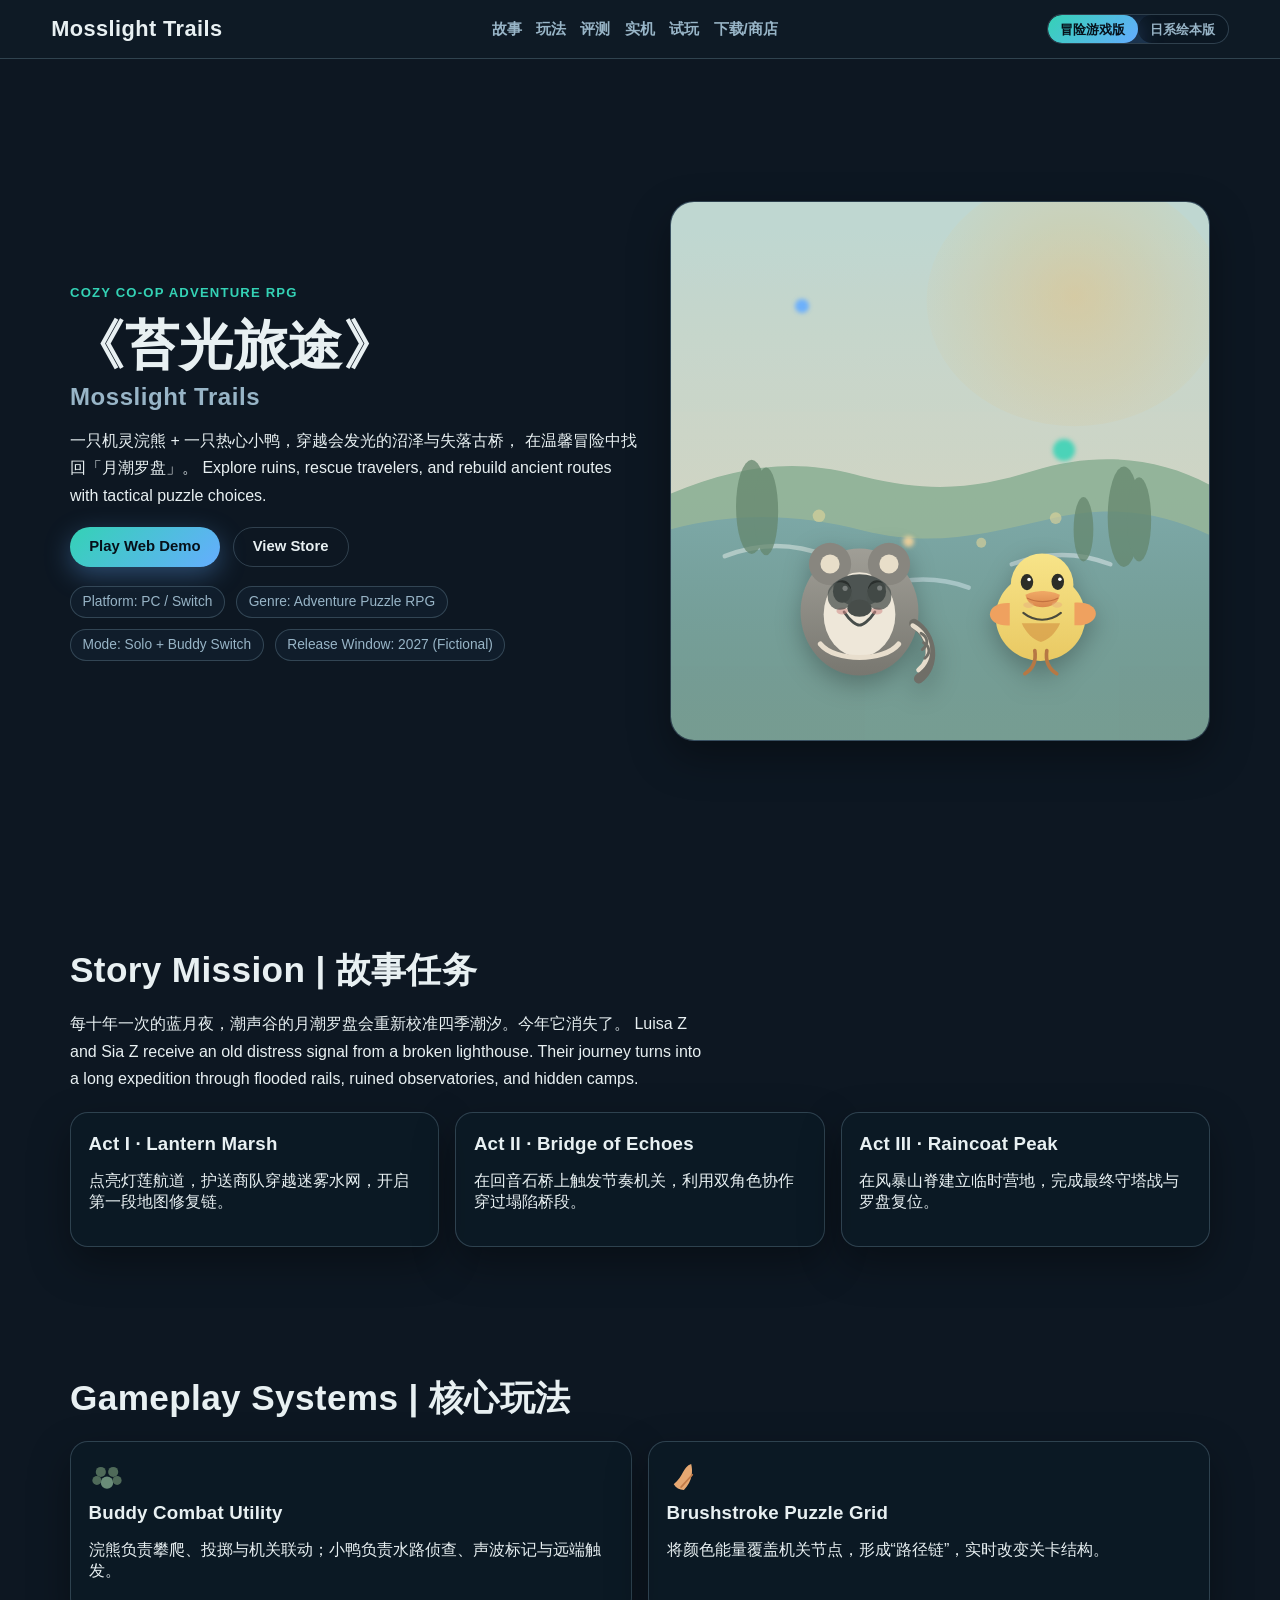
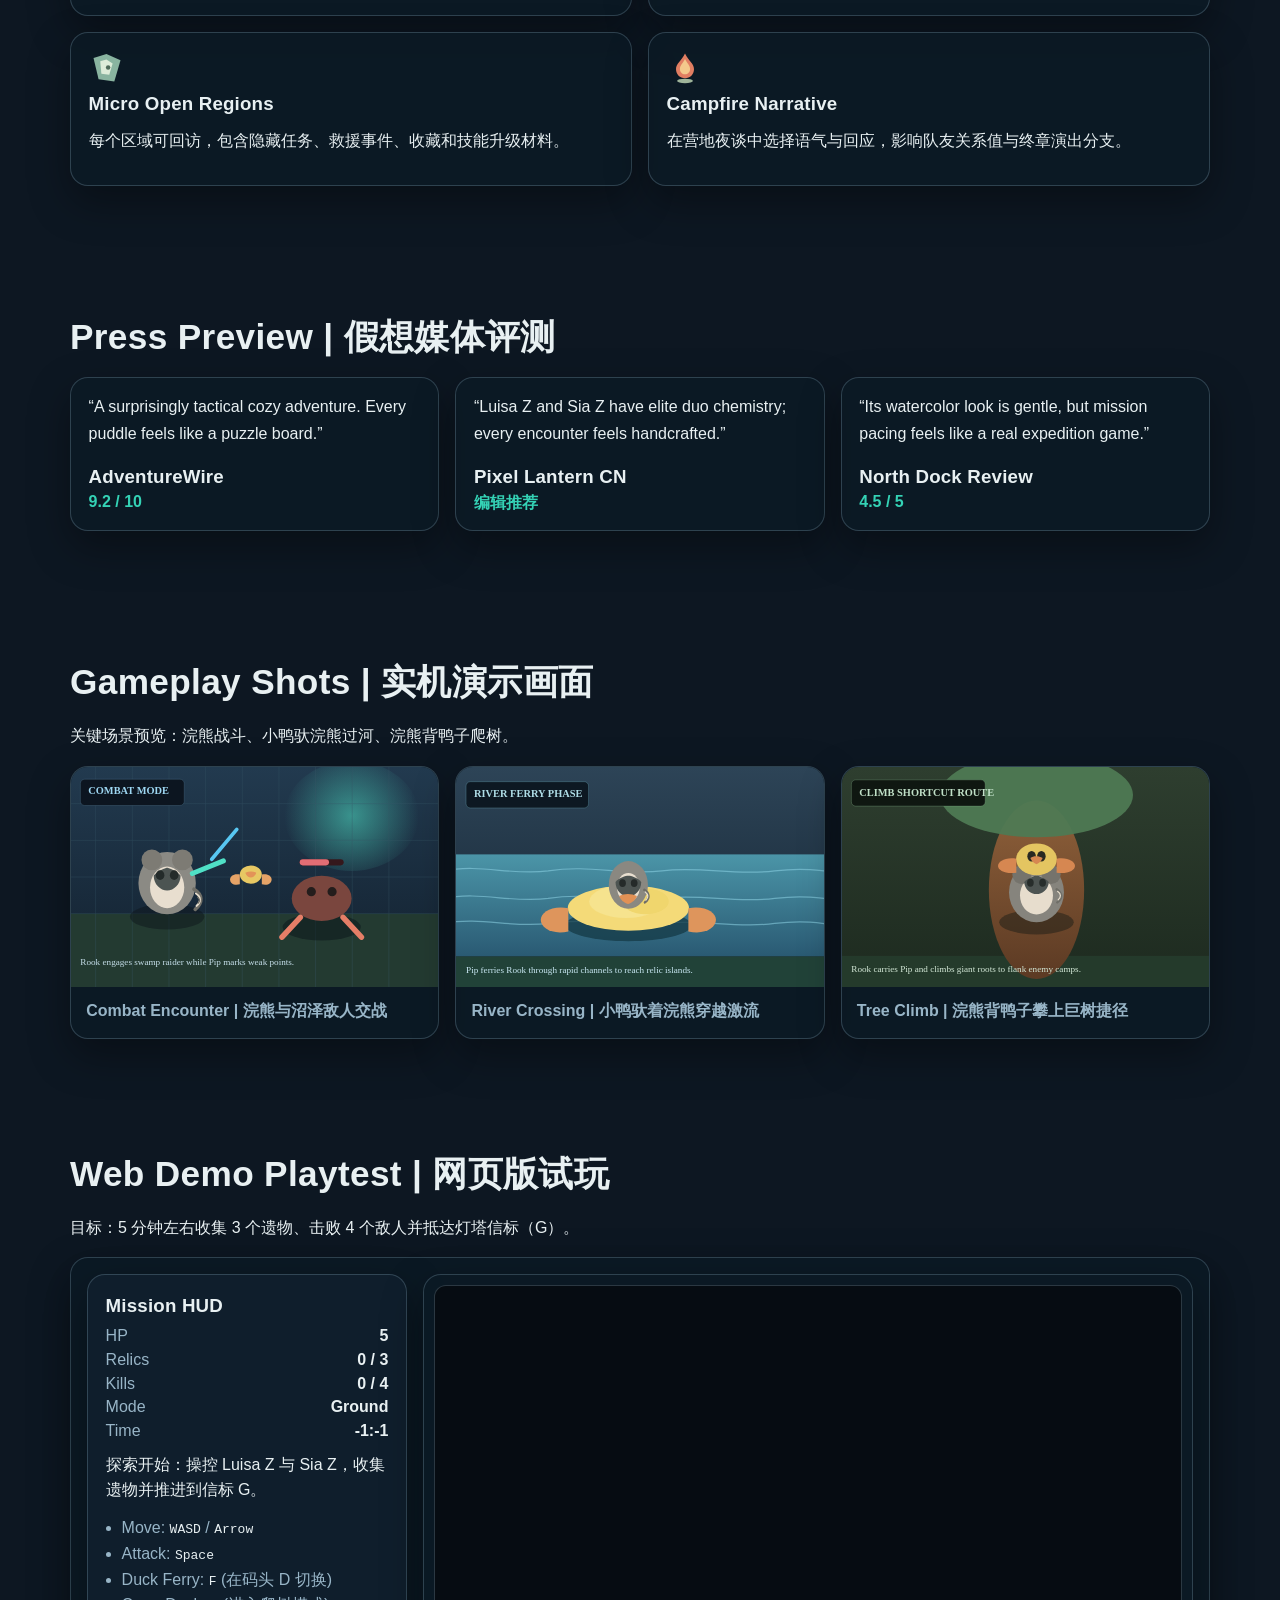
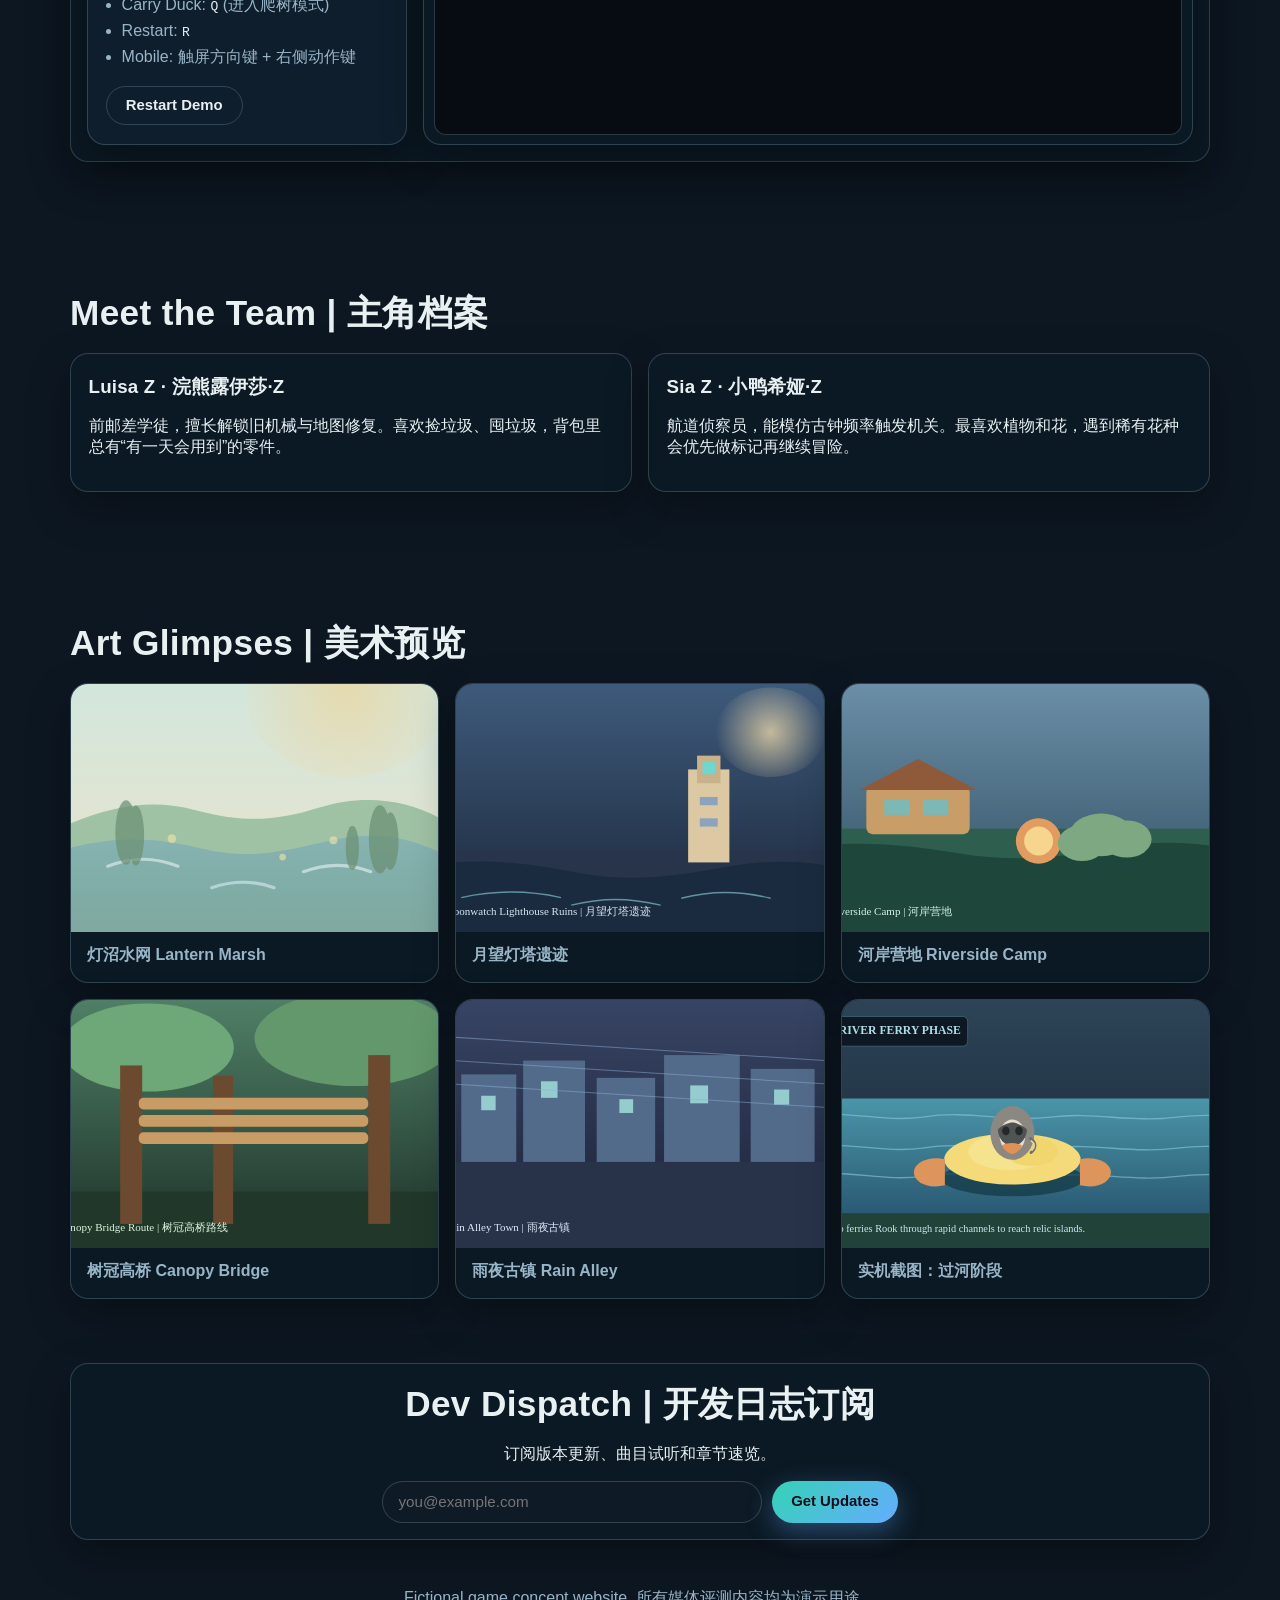
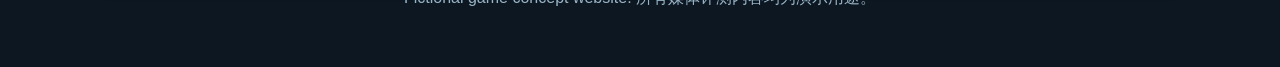
==== index.html @ e6171988 "all codes about this adventure" ====
﻿<!doctype html>
<html lang="zh-CN">
<head>
  <meta charset="UTF-8" />
  <meta name="viewport" content="width=device-width, initial-scale=1.0" />
  <title>Mosslight Trails | 苔光旅途</title>
  <meta name="description" content="Mosslight Trails: A cozy adventure game about a raccoon and a duck. 苔光旅途：浣熊与鸭子的冒险故事。" />
  <link rel="stylesheet" href="styles.css" />
</head>
<body class="theme-adventure" data-page="home">
  <div class="bg-wash" aria-hidden="true"></div>
  <header class="site-header">
    <a class="brand" href="index.html">Mosslight Trails</a>
    <nav>
      <a href="#story">故事</a>
      <a href="#features">玩法</a>
      <a href="#press">评测</a>
      <a href="#showcase">实机</a>
      <a href="#demo">试玩</a>
      <a href="store.html">下载/商店</a>
    </nav>
    <div class="theme-switch" aria-label="Theme switch">
      <button type="button" class="theme-btn is-active" data-theme="adventure">冒险游戏版</button>
      <button type="button" class="theme-btn" data-theme="storybook">日系绘本版</button>
    </div>
  </header>

  <main id="top">
    <section class="hero section">
      <div class="hero-copy reveal">
        <p class="eyebrow">Cozy Co-op Adventure RPG</p>
        <h1>《苔光旅途》<span>Mosslight Trails</span></h1>
        <p>
          一只机灵浣熊 + 一只热心小鸭，穿越会发光的沼泽与失落古桥，
          在温馨冒险中找回「月潮罗盘」。
          Explore ruins, rescue travelers, and rebuild ancient routes with tactical puzzle choices.
        </p>
        <div class="cta-row">
          <a href="#demo" class="btn">Play Web Demo</a>
          <a href="store.html#editions" class="btn ghost">View Store</a>
        </div>
        <ul class="quick-meta">
          <li>Platform: PC / Switch</li>
          <li>Genre: Adventure Puzzle RPG</li>
          <li>Mode: Solo + Buddy Switch</li>
          <li>Release Window: 2027 (Fictional)</li>
        </ul>
      </div>

      <div class="hero-art reveal">
        <img src="assets/wetland-scene.svg" alt="Wetland scene" class="scene" />
        <img src="assets/raccoon.svg" alt="Raccoon hero" class="char raccoon" />
        <img src="assets/duck.svg" alt="Duck partner" class="char duck" />
        <div class="light-orb orb-1"></div>
        <div class="light-orb orb-2"></div>
        <div class="light-orb orb-3"></div>
      </div>
    </section>

    <section id="story" class="section story reveal">
      <h2>Story Mission | 故事任务</h2>
      <p>
        每十年一次的蓝月夜，潮声谷的月潮罗盘会重新校准四季潮汐。今年它消失了。
        Luisa Z and Sia Z receive an old distress signal from a broken lighthouse.
        Their journey turns into a long expedition through flooded rails, ruined observatories, and hidden camps.
      </p>
      <div class="chapter-grid">
        <article>
          <h3>Act I · Lantern Marsh</h3>
          <p>点亮灯莲航道，护送商队穿越迷雾水网，开启第一段地图修复链。</p>
        </article>
        <article>
          <h3>Act II · Bridge of Echoes</h3>
          <p>在回音石桥上触发节奏机关，利用双角色协作穿过塌陷桥段。</p>
        </article>
        <article>
          <h3>Act III · Raincoat Peak</h3>
          <p>在风暴山脊建立临时营地，完成最终守塔战与罗盘复位。</p>
        </article>
      </div>
    </section>

    <section id="features" class="section features">
      <h2 class="reveal">Gameplay Systems | 核心玩法</h2>
      <div class="feature-grid">
        <article class="reveal">
          <img src="assets/icon-paw.svg" alt="paw icon" />
          <h3>Buddy Combat Utility</h3>
          <p>浣熊负责攀爬、投掷与机关联动；小鸭负责水路侦查、声波标记与远端触发。</p>
        </article>
        <article class="reveal">
          <img src="assets/icon-feather.svg" alt="feather icon" />
          <h3>Brushstroke Puzzle Grid</h3>
          <p>将颜色能量覆盖机关节点，形成“路径链”，实时改变关卡结构。</p>
        </article>
        <article class="reveal">
          <img src="assets/icon-map.svg" alt="map icon" />
          <h3>Micro Open Regions</h3>
          <p>每个区域可回访，包含隐藏任务、救援事件、收藏和技能升级材料。</p>
        </article>
        <article class="reveal">
          <img src="assets/icon-fire.svg" alt="fire icon" />
          <h3>Campfire Narrative</h3>
          <p>在营地夜谈中选择语气与回应，影响队友关系值与终章演出分支。</p>
        </article>
      </div>
    </section>

    <section id="press" class="section press">
      <h2 class="reveal">Press Preview | 假想媒体评测</h2>
      <div class="press-grid">
        <article class="quote-card reveal">
          <p>“A surprisingly tactical cozy adventure. Every puddle feels like a puzzle board.”</p>
          <h3>AdventureWire</h3>
          <span>9.2 / 10</span>
        </article>
        <article class="quote-card reveal">
          <p>“Luisa Z and Sia Z have elite duo chemistry; every encounter feels handcrafted.”</p>
          <h3>Pixel Lantern CN</h3>
          <span>编辑推荐</span>
        </article>
        <article class="quote-card reveal">
          <p>“Its watercolor look is gentle, but mission pacing feels like a real expedition game.”</p>
          <h3>North Dock Review</h3>
          <span>4.5 / 5</span>
        </article>
      </div>
    </section>

    <section id="showcase" class="section showcase">
      <h2 class="reveal">Gameplay Shots | 实机演示画面</h2>
      <p class="reveal">关键场景预览：浣熊战斗、小鸭驮浣熊过河、浣熊背鸭子爬树。</p>
      <div class="showcase-grid">
        <figure class="shot-card reveal">
          <img src="assets/shot-combat.svg" alt="Raccoon combat encounter" />
          <figcaption>Combat Encounter | 浣熊与沼泽敌人交战</figcaption>
        </figure>
        <figure class="shot-card reveal">
          <img src="assets/shot-ferry.svg" alt="Duck ferries raccoon across river" />
          <figcaption>River Crossing | 小鸭驮着浣熊穿越激流</figcaption>
        </figure>
        <figure class="shot-card reveal">
          <img src="assets/shot-climb.svg" alt="Raccoon carries duck and climbs tree" />
          <figcaption>Tree Climb | 浣熊背鸭子攀上巨树捷径</figcaption>
        </figure>
      </div>
    </section>

    <section id="demo" class="section web-demo">
      <h2 class="reveal">Web Demo Playtest | 网页版试玩</h2>
      <p class="reveal">目标：5 分钟左右收集 3 个遗物、击败 4 个敌人并抵达灯塔信标（G）。</p>

      <div class="demo-shell reveal">
        <aside class="demo-hud">
          <h3>Mission HUD</h3>
          <div class="demo-stats">
            <p>HP <strong id="demo-hp">5</strong></p>
            <p>Relics <strong id="demo-relics">0 / 3</strong></p>
            <p>Kills <strong id="demo-kills">0 / 4</strong></p>
            <p>Mode <strong id="demo-mode">Ground</strong></p>
            <p>Time <strong id="demo-time">00:00</strong></p>
          </div>
          <p id="demo-objective" class="demo-objective">探索开始：清理森林小怪（史莱姆/菇灵/野猪），收集遗物并抵达 G。</p>
          <ul class="demo-controls">
            <li>Move: <code>WASD</code> / <code>Arrow</code></li>
            <li>Attack: <code>Space</code></li>
            <li>Duck Ferry: <code>F</code> (在码头 D 切换)</li>
            <li>Carry Duck: <code>Q</code> (进入爬树模式)</li>
            <li>Restart: <code>R</code></li>
            <li>Mobile: 触屏方向键 + 右侧动作键</li>
          </ul>
          <button id="demo-restart" type="button" class="btn ghost">Restart Demo</button>
        </aside>

        <div class="demo-canvas-wrap">
          <canvas id="demo-canvas" width="960" height="576" aria-label="Mosslight Trails web demo"></canvas>
          <div id="demo-overlay" class="demo-overlay is-hidden" aria-live="polite"></div>
          <div id="touch-controls" class="touch-controls" aria-label="Touch controls">
            <div class="touch-pad">
              <button type="button" class="touch-btn move up" data-move="up">↑</button>
              <button type="button" class="touch-btn move left" data-move="left">←</button>
              <button type="button" class="touch-btn move right" data-move="right">→</button>
              <button type="button" class="touch-btn move down" data-move="down">↓</button>
            </div>
            <div class="touch-actions">
              <button type="button" class="touch-btn action" data-action="attack">Attack</button>
              <button type="button" class="touch-btn action" data-action="ferry">Ferry</button>
              <button type="button" class="touch-btn action" data-action="carry">Carry</button>
              <button type="button" class="touch-btn action" data-action="restart">Restart</button>
            </div>
          </div>
        </div>
      </div>
    </section>

    <section id="characters" class="section characters reveal">
      <h2>Meet the Team | 主角档案</h2>
      <div class="character-cards">
        <article>
          <h3>Luisa Z · 浣熊露伊莎·Z</h3>
          <p>前邮差学徒，擅长解锁旧机械与地图修复。喜欢捡垃圾、囤垃圾，背包里总有“有一天会用到”的零件。</p>
        </article>
        <article>
          <h3>Sia Z · 小鸭希娅·Z</h3>
          <p>航道侦察员，能模仿古钟频率触发机关。最喜欢植物和花，遇到稀有花种会优先做标记再继续冒险。</p>
        </article>
      </div>
    </section>

    <section id="gallery" class="section gallery">
      <h2 class="reveal">Art Glimpses | 美术预览</h2>
      <div class="gallery-grid">
        <figure class="card reveal"><img src="assets/wetland-scene.svg" alt="Lantern marsh" /><figcaption>灯沼水网 Lantern Marsh</figcaption></figure>
        <figure class="card reveal"><img src="assets/scene-lighthouse.svg" alt="Lighthouse ruins" /><figcaption>月望灯塔遗迹</figcaption></figure>
        <figure class="card reveal"><img src="assets/scene-rivercamp.svg" alt="Riverside camp" /><figcaption>河岸营地 Riverside Camp</figcaption></figure>
        <figure class="card reveal"><img src="assets/scene-canopy.svg" alt="Canopy bridge" /><figcaption>树冠高桥 Canopy Bridge</figcaption></figure>
        <figure class="card reveal"><img src="assets/scene-rainalley.svg" alt="Rain alley town" /><figcaption>雨夜古镇 Rain Alley</figcaption></figure>
        <figure class="card reveal"><img src="assets/shot-ferry.svg" alt="River ferry gameplay shot" /><figcaption>实机截图：过河阶段</figcaption></figure>
      </div>
    </section>

    <section class="section newsletter reveal">
      <h2>Dev Dispatch | 开发日志订阅</h2>
      <p>订阅版本更新、曲目试听和章节速览。</p>
      <form class="subscribe-form">
        <label for="email" class="sr-only">Email</label>
        <input id="email" type="email" placeholder="you@example.com" />
        <button type="submit">Get Updates</button>
      </form>
    </section>
  </main>

  <footer class="site-footer">
    <p>Fictional game concept website. 所有媒体评测内容均为演示用途。</p>
  </footer>

  <script src="script.js"></script>
  <script src="demo-game.js"></script>
</body>
</html>
---- styles.css ----
﻿:root {
  --font-ui: "Microsoft YaHei", "PingFang SC", "Noto Sans CJK SC", "Source Han Sans SC", "Segoe UI", sans-serif;
  --font-title: "Microsoft YaHei UI", "PingFang SC", "Source Han Sans SC", sans-serif;
  --ink: #e8f0f2;
  --paper: #0d1722;
  --surface: rgba(15, 27, 39, 0.82);
  --surface-soft: rgba(19, 34, 49, 0.66);
  --card: rgba(12, 26, 37, 0.82);
  --line: rgba(153, 189, 206, 0.25);
  --accent: #34d2b5;
  --accent-2: #65adff;
  --glow: rgba(101, 173, 255, 0.35);
  --muted: #98b5c7;
  --btn-text: #061019;
  --shadow: 0 16px 40px rgba(0, 0, 0, 0.35);
}

body.theme-storybook {
  --font-ui: "Hiragino Sans GB", "Yu Gothic UI", "PingFang SC", sans-serif;
  --font-title: "Hiragino Mincho ProN", "Yu Mincho", "Source Han Serif SC", serif;
  --ink: #2f302f;
  --paper: #efe7d9;
  --surface: rgba(255, 251, 243, 0.74);
  --surface-soft: rgba(245, 236, 222, 0.62);
  --card: rgba(255, 248, 238, 0.86);
  --line: rgba(99, 94, 79, 0.25);
  --accent: #da7848;
  --accent-2: #72988a;
  --glow: rgba(218, 120, 72, 0.25);
  --muted: #6e6a60;
  --btn-text: #fff8f1;
  --shadow: 0 14px 32px rgba(88, 70, 45, 0.2);
}

* {
  box-sizing: border-box;
}

html,
body {
  margin: 0;
  padding: 0;
  min-height: 100%;
  background: var(--paper);
  color: var(--ink);
  font-family: var(--font-ui);
  scroll-behavior: smooth;
}

body {
  position: relative;
  overflow-x: hidden;
  transition: background 0.4s ease, color 0.3s ease;
}

.bg-wash {
  position: fixed;
  inset: -15vmax;
  z-index: -2;
  background:
    radial-gradient(44vmax 30vmax at 15% 18%, rgba(49, 102, 141, 0.42), transparent 66%),
    radial-gradient(40vmax 28vmax at 88% 21%, rgba(45, 130, 116, 0.34), transparent 66%),
    radial-gradient(34vmax 28vmax at 60% 86%, rgba(33, 68, 103, 0.55), transparent 69%),
    linear-gradient(180deg, #122435 0%, #08131f 100%);
}

body.theme-storybook .bg-wash {
  background:
    radial-gradient(44vmax 30vmax at 15% 18%, rgba(196, 160, 115, 0.26), transparent 66%),
    radial-gradient(40vmax 28vmax at 88% 21%, rgba(161, 179, 156, 0.24), transparent 66%),
    radial-gradient(34vmax 28vmax at 60% 86%, rgba(184, 134, 106, 0.22), transparent 69%),
    linear-gradient(180deg, #f2e9db 0%, #e8dcc8 100%);
}

.bg-wash::after {
  content: "";
  position: absolute;
  inset: 0;
  opacity: 0.22;
  background-image: radial-gradient(circle at 1px 1px, rgba(177, 201, 217, 0.6) 1px, transparent 0);
  background-size: 16px 16px;
}

body.theme-storybook .bg-wash::after {
  opacity: 0.18;
  background-image: radial-gradient(circle at 1px 1px, rgba(135, 117, 96, 0.45) 1px, transparent 0);
}

.site-header {
  position: sticky;
  top: 0;
  z-index: 8;
  display: flex;
  align-items: center;
  justify-content: space-between;
  gap: 1rem;
  padding: 0.9rem 4vw;
  background: var(--surface);
  border-bottom: 1px solid var(--line);
  backdrop-filter: blur(10px);
}

.brand {
  color: var(--ink);
  text-decoration: none;
  font-family: var(--font-title);
  font-size: 1.36rem;
  font-weight: 700;
  letter-spacing: 0.02em;
}

.site-header nav {
  display: flex;
  flex-wrap: wrap;
  gap: 0.9rem;
}

.site-header nav a {
  color: var(--muted);
  text-decoration: none;
  font-weight: 700;
  font-size: 0.95rem;
}

.site-header nav a:hover {
  color: var(--ink);
}

.theme-switch {
  display: flex;
  border: 1px solid var(--line);
  border-radius: 999px;
  overflow: hidden;
  background: rgba(9, 20, 31, 0.28);
}

body.theme-storybook .theme-switch {
  background: rgba(255, 248, 237, 0.75);
}

.theme-btn {
  border: 0;
  background: transparent;
  color: var(--muted);
  padding: 0.45rem 0.78rem;
  font: 700 0.82rem/1 var(--font-ui);
  cursor: pointer;
}

.theme-btn.is-active {
  background: linear-gradient(135deg, var(--accent), var(--accent-2));
  color: var(--btn-text);
}

.section {
  width: min(1140px, 92vw);
  margin: 0 auto;
  padding: 4rem 0;
}

.page-intro {
  padding-top: 5rem;
}

.hero {
  min-height: calc(100vh - 76px);
  display: grid;
  grid-template-columns: 1.05fr 1fr;
  gap: 2rem;
  align-items: center;
}

.eyebrow {
  margin: 0 0 0.7rem;
  color: var(--accent);
  font-weight: 800;
  letter-spacing: 0.09em;
  text-transform: uppercase;
  font-size: 0.82rem;
}

h1,
h2,
h3 {
  font-family: var(--font-title);
  letter-spacing: 0.01em;
}

h1 {
  margin: 0;
  font-size: clamp(2rem, 5vw, 3.4rem);
  line-height: 1.12;
}

h1 span {
  display: block;
  margin-top: 0.45rem;
  color: var(--muted);
  font-size: clamp(1rem, 2.2vw, 1.5rem);
}

h2 {
  margin: 0 0 1rem;
  font-size: clamp(1.5rem, 3.2vw, 2.2rem);
}

.hero-copy p,
.story > p,
.page-intro > p,
.showcase > p,
.web-demo > p {
  line-height: 1.72;
  max-width: 72ch;
}

.cta-row {
  display: flex;
  flex-wrap: wrap;
  gap: 0.8rem;
  margin-top: 1.1rem;
}

.btn,
button,
.newsletter button {
  border: 0;
  border-radius: 999px;
  padding: 0.72rem 1.2rem;
  background: linear-gradient(135deg, var(--accent), var(--accent-2));
  color: var(--btn-text);
  box-shadow: 0 8px 26px var(--glow);
  text-decoration: none;
  font: 800 0.93rem/1 var(--font-ui);
  cursor: pointer;
  display: inline-flex;
  align-items: center;
  justify-content: center;
}

.btn.ghost,
button.ghost {
  background: transparent;
  color: var(--ink);
  border: 1px solid var(--line);
  box-shadow: none;
}

.quick-meta {
  margin: 1.2rem 0 0;
  padding: 0;
  list-style: none;
  display: flex;
  gap: 0.7rem;
  flex-wrap: wrap;
}

.quick-meta li {
  padding: 0.46rem 0.72rem;
  border: 1px solid var(--line);
  background: var(--surface-soft);
  border-radius: 999px;
  color: var(--muted);
  font-size: 0.86rem;
}

.hero-art {
  position: relative;
  aspect-ratio: 1 / 1;
  border-radius: 24px;
  overflow: hidden;
  border: 1px solid var(--line);
  background: linear-gradient(180deg, rgba(31, 54, 72, 0.72), rgba(8, 21, 34, 0.82));
  box-shadow: var(--shadow);
  will-change: transform;
}

body.theme-storybook .hero-art {
  background: linear-gradient(180deg, rgba(221, 200, 175, 0.55), rgba(197, 172, 142, 0.48));
}

.scene {
  position: absolute;
  inset: 0;
  width: 100%;
  height: 100%;
  object-fit: cover;
  opacity: 0.92;
}

.char {
  position: absolute;
  z-index: 2;
  width: 38%;
  filter: drop-shadow(0 9px 12px rgba(0, 0, 0, 0.26));
}

.raccoon {
  left: 16%;
  bottom: 7%;
  animation: sway 4s ease-in-out infinite;
}

.duck {
  right: 16%;
  bottom: 10%;
  width: 31%;
  animation: bob 3.4s ease-in-out infinite;
}

.light-orb {
  position: absolute;
  border-radius: 50%;
  filter: blur(2px);
  animation: drift 5s ease-in-out infinite;
}

.orb-1 {
  width: 14px;
  height: 14px;
  top: 18%;
  left: 23%;
  background: rgba(101, 173, 255, 0.92);
}

.orb-2 {
  width: 22px;
  height: 22px;
  top: 44%;
  right: 25%;
  background: rgba(52, 210, 181, 0.85);
  animation-delay: -1.6s;
}

.orb-3 {
  width: 11px;
  height: 11px;
  top: 62%;
  left: 43%;
  background: rgba(255, 216, 156, 0.86);
  animation-delay: -0.8s;
}

.chapter-grid,
.feature-grid,
.character-cards,
.gallery-grid,
.press-grid,
.store-grid,
.requirements-grid,
.showcase-grid {
  display: grid;
  gap: 1rem;
}

.chapter-grid {
  grid-template-columns: repeat(3, minmax(0, 1fr));
  margin-top: 1.2rem;
}

.feature-grid {
  grid-template-columns: repeat(2, minmax(0, 1fr));
  margin-top: 1.2rem;
}

.press-grid {
  grid-template-columns: repeat(3, minmax(0, 1fr));
}

.showcase-grid {
  grid-template-columns: repeat(3, minmax(0, 1fr));
  margin-top: 1rem;
}

.character-cards {
  grid-template-columns: repeat(2, minmax(0, 1fr));
}

.gallery-grid {
  grid-template-columns: repeat(3, minmax(0, 1fr));
}

.store-grid,
.requirements-grid {
  grid-template-columns: repeat(3, minmax(0, 1fr));
}

.requirements-grid {
  grid-template-columns: repeat(2, minmax(0, 1fr));
}

.chapter-grid article,
.feature-grid article,
.character-cards article,
.newsletter,
.gallery .card,
.quote-card,
.store-card,
.requirements-grid article,
.shot-card,
.demo-shell,
.demo-hud,
.demo-canvas-wrap {
  background: var(--card);
  border: 1px solid var(--line);
  border-radius: 18px;
  box-shadow: var(--shadow);
}

.chapter-grid article,
.feature-grid article,
.character-cards article,
.newsletter,
.quote-card,
.store-card,
.requirements-grid article,
.demo-hud {
  padding: 1.05rem 1.1rem;
}

.feature-grid article img {
  width: 36px;
  height: 36px;
}

.feature-grid h3,
.chapter-grid h3,
.character-cards h3,
.store-card h3,
.requirements-grid h3,
.demo-hud h3 {
  margin-top: 0.2rem;
  margin-bottom: 0.65rem;
}

.quote-card p {
  margin-top: 0;
  line-height: 1.65;
  font-size: 1rem;
}

.quote-card h3 {
  margin-bottom: 0.3rem;
}

.quote-card span {
  color: var(--accent);
  font-weight: 700;
}

.shot-card {
  margin: 0;
  overflow: hidden;
  padding: 0;
}

.shot-card img {
  width: 100%;
  height: 220px;
  object-fit: cover;
  display: block;
}

.shot-card figcaption {
  padding: 0.85rem 0.95rem 1rem;
  color: var(--muted);
  font-weight: 700;
}

.web-demo {
  padding-top: 3rem;
}

.demo-shell {
  margin-top: 1rem;
  padding: 1rem;
  display: grid;
  grid-template-columns: minmax(260px, 320px) 1fr;
  gap: 1rem;
}

.demo-hud {
  background: var(--surface-soft);
}

.demo-stats {
  display: grid;
  grid-template-columns: 1fr;
  gap: 0.35rem;
  margin: 0.6rem 0;
}

.demo-stats p {
  margin: 0;
  display: flex;
  justify-content: space-between;
  gap: 1rem;
  color: var(--muted);
}

.demo-stats strong {
  color: var(--ink);
}

.demo-objective {
  min-height: 3.1rem;
  margin: 0.75rem 0;
  color: var(--ink);
  line-height: 1.6;
}

.demo-controls {
  margin: 0.5rem 0 1rem;
  padding-left: 1rem;
  color: var(--muted);
  line-height: 1.6;
}

.demo-controls code {
  color: var(--ink);
}

.demo-canvas-wrap {
  position: relative;
  padding: 0.6rem;
  overflow: hidden;
  touch-action: none;
}

#demo-canvas {
  display: block;
  width: 100%;
  border-radius: 12px;
  border: 1px solid var(--line);
  background: #060c12;
  image-rendering: pixelated;
  touch-action: none;
}

.demo-overlay {
  position: absolute;
  inset: 0.6rem;
  display: grid;
  place-items: center;
  text-align: center;
  padding: 2rem;
  color: #ffffff;
  font: 700 1.3rem/1.5 var(--font-ui);
  background: rgba(5, 10, 16, 0.62);
  border-radius: 12px;
}

.demo-overlay.is-hidden {
  display: none;
}
.touch-controls {
  display: none;
  position: absolute;
  inset: auto 0.95rem 0.95rem 0.95rem;
  pointer-events: none;
  justify-content: space-between;
  align-items: end;
  gap: 0.8rem;
}

.touch-pad,
.touch-actions {
  pointer-events: auto;
}

.touch-pad {
  display: grid;
  grid-template-columns: repeat(3, 52px);
  grid-template-rows: repeat(3, 52px);
  gap: 0.35rem;
}

.touch-btn {
  border: 1px solid rgba(255, 255, 255, 0.28);
  border-radius: 12px;
  background: rgba(8, 17, 28, 0.8);
  color: #eaf6ff;
  font: 700 0.9rem/1 var(--font-ui);
  min-height: 44px;
}

.touch-btn.active {
  background: rgba(52, 210, 181, 0.82);
  color: #08221d;
}

.touch-btn.move.up { grid-column: 2; grid-row: 1; }
.touch-btn.move.left { grid-column: 1; grid-row: 2; }
.touch-btn.move.right { grid-column: 3; grid-row: 2; }
.touch-btn.move.down { grid-column: 2; grid-row: 3; }

.touch-actions {
  display: grid;
  grid-template-columns: repeat(2, minmax(82px, 1fr));
  gap: 0.4rem;
  width: min(210px, 46vw);
}

.gallery .card {
  margin: 0;
  padding: 0;
  overflow: hidden;
}

.gallery .card img {
  width: 100%;
  height: 248px;
  object-fit: cover;
  display: block;
}

.gallery figcaption {
  padding: 0.8rem 1rem 1rem;
  font-weight: 700;
  color: var(--muted);
}

.newsletter {
  text-align: center;
}

.newsletter form {
  margin-top: 1rem;
  display: flex;
  justify-content: center;
  gap: 0.62rem;
  flex-wrap: wrap;
}

.newsletter input {
  min-width: min(380px, 80vw);
  border: 1px solid var(--line);
  background: var(--surface);
  border-radius: 999px;
  color: var(--ink);
  padding: 0.72rem 0.96rem;
  font: 500 0.95rem/1 var(--font-ui);
}

.store-block {
  padding-top: 2.3rem;
}

.store-card {
  display: flex;
  flex-direction: column;
  gap: 0.65rem;
}

.store-card .price {
  margin: 0;
  font-size: 1.55rem;
  color: var(--accent);
  font-weight: 800;
}

.store-card ul {
  margin: 0;
  padding-left: 1.1rem;
  line-height: 1.65;
  color: var(--muted);
  flex: 1;
}

.store-card.highlight {
  border-color: rgba(52, 210, 181, 0.7);
  transform: translateY(-4px);
}

body.theme-storybook .store-card.highlight {
  border-color: rgba(218, 120, 72, 0.7);
}

.site-footer {
  text-align: center;
  padding: 2rem 0 2.6rem;
  color: var(--muted);
}

.sr-only {
  position: absolute;
  width: 1px;
  height: 1px;
  padding: 0;
  margin: -1px;
  overflow: hidden;
  clip: rect(0, 0, 0, 0);
  white-space: nowrap;
  border: 0;
}

.reveal {
  opacity: 0;
  transform: translateY(22px);
  transition: opacity 0.8s ease, transform 0.8s ease;
}

.reveal.visible {
  opacity: 1;
  transform: translateY(0);
}

@keyframes sway {
  0%,
  100% { transform: rotate(-1deg) translateY(0); }
  50% { transform: rotate(0.8deg) translateY(-3px); }
}

@keyframes bob {
  0%,
  100% { transform: translateY(0); }
  50% { transform: translateY(-6px); }
}

@keyframes drift {
  0%,
  100% { transform: translate(0, 0); opacity: 0.9; }
  50% { transform: translate(5px, -12px); opacity: 0.38; }
}


@media (hover: none), (pointer: coarse) {
  .touch-controls {
    display: flex;
  }

  .demo-canvas-wrap {
    padding-bottom: 8.2rem;
  }
}
@media (max-width: 1080px) {
  .site-header {
    gap: 0.7rem;
    flex-wrap: wrap;
    justify-content: center;
  }

  .hero {
    grid-template-columns: 1fr;
    min-height: auto;
    padding-top: 1.8rem;
  }

  .hero-art {
    order: -1;
    max-width: 600px;
    margin: 0 auto;
  }

  .demo-shell {
    grid-template-columns: 1fr;
  }

  .chapter-grid,
  .feature-grid,
  .press-grid,
  .character-cards,
  .gallery-grid,
  .showcase-grid,
  .store-grid,
  .requirements-grid {
    grid-template-columns: 1fr;
  }
}

@media (max-width: 620px) {
  .theme-switch {
    width: 100%;
  }

  .theme-btn {
    flex: 1;
    padding: 0.52rem 0.45rem;
  }

  .newsletter input {
    min-width: 100%;
  }
}
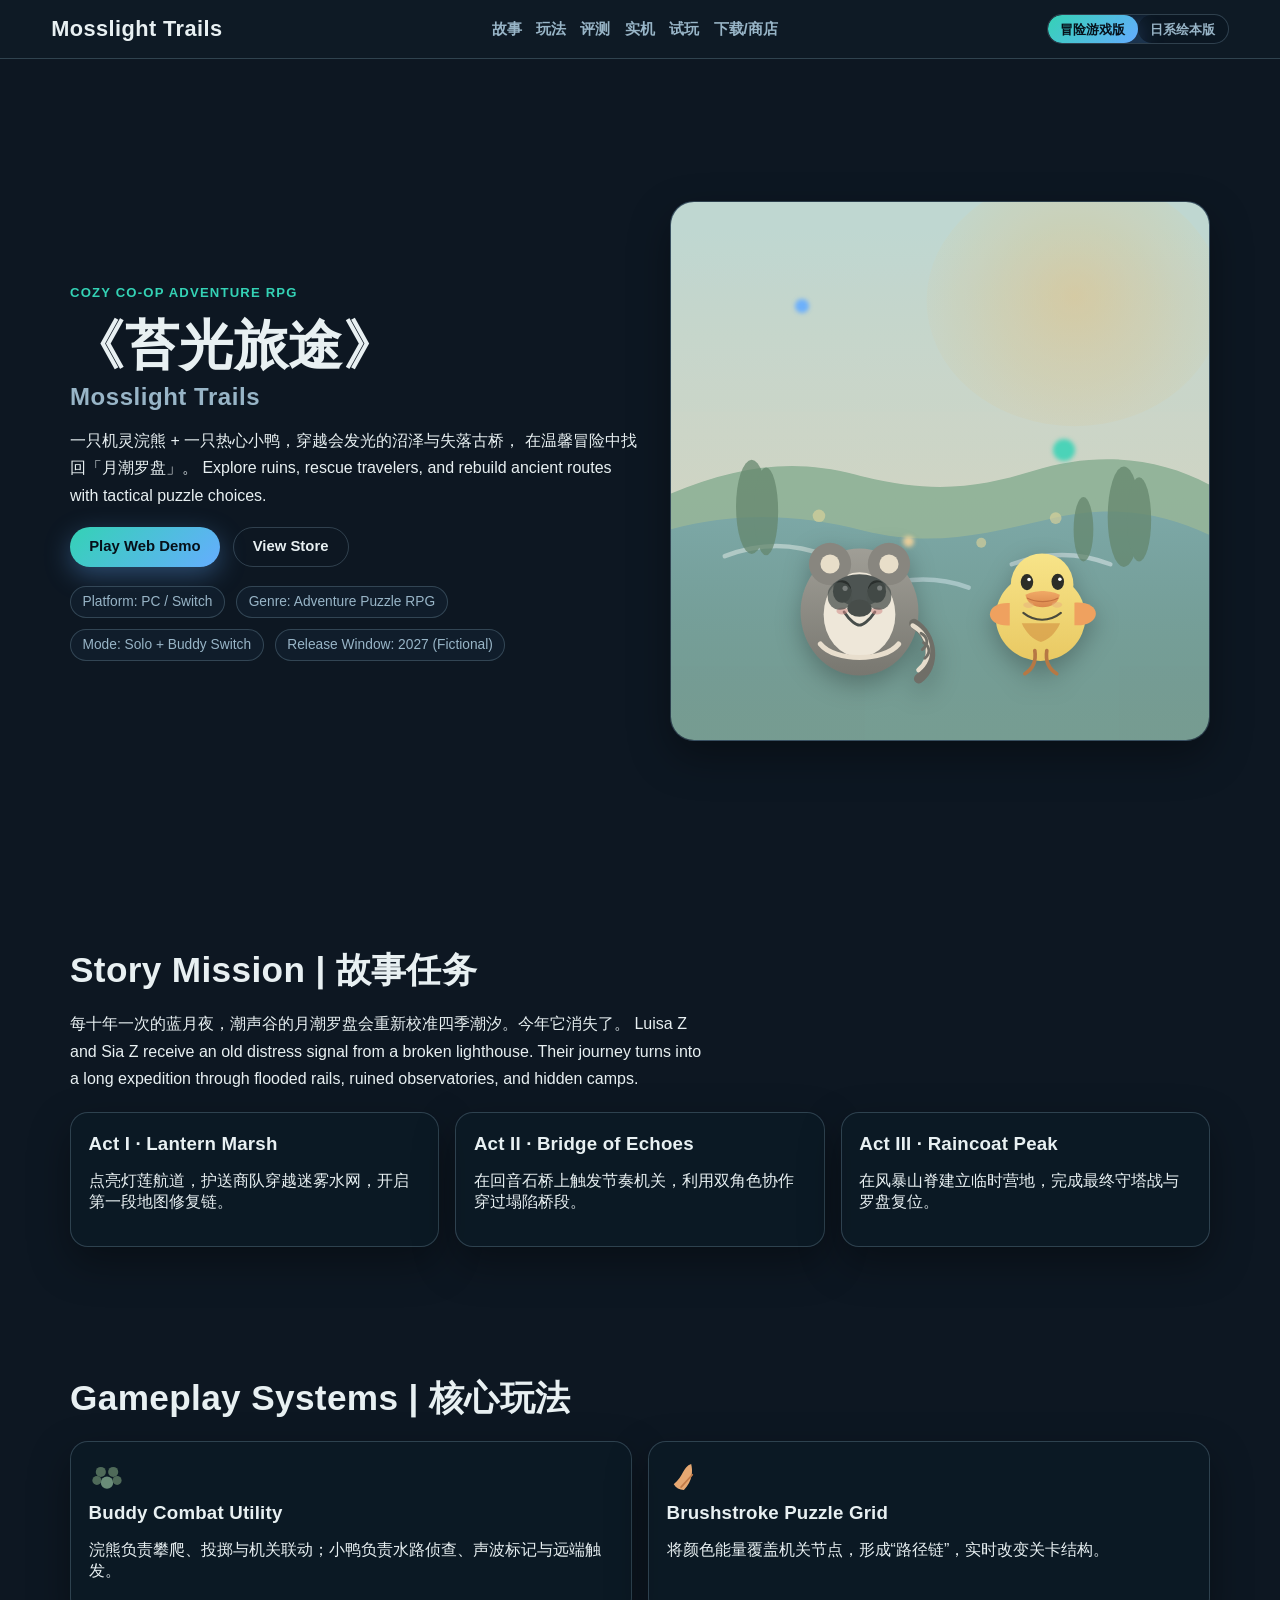
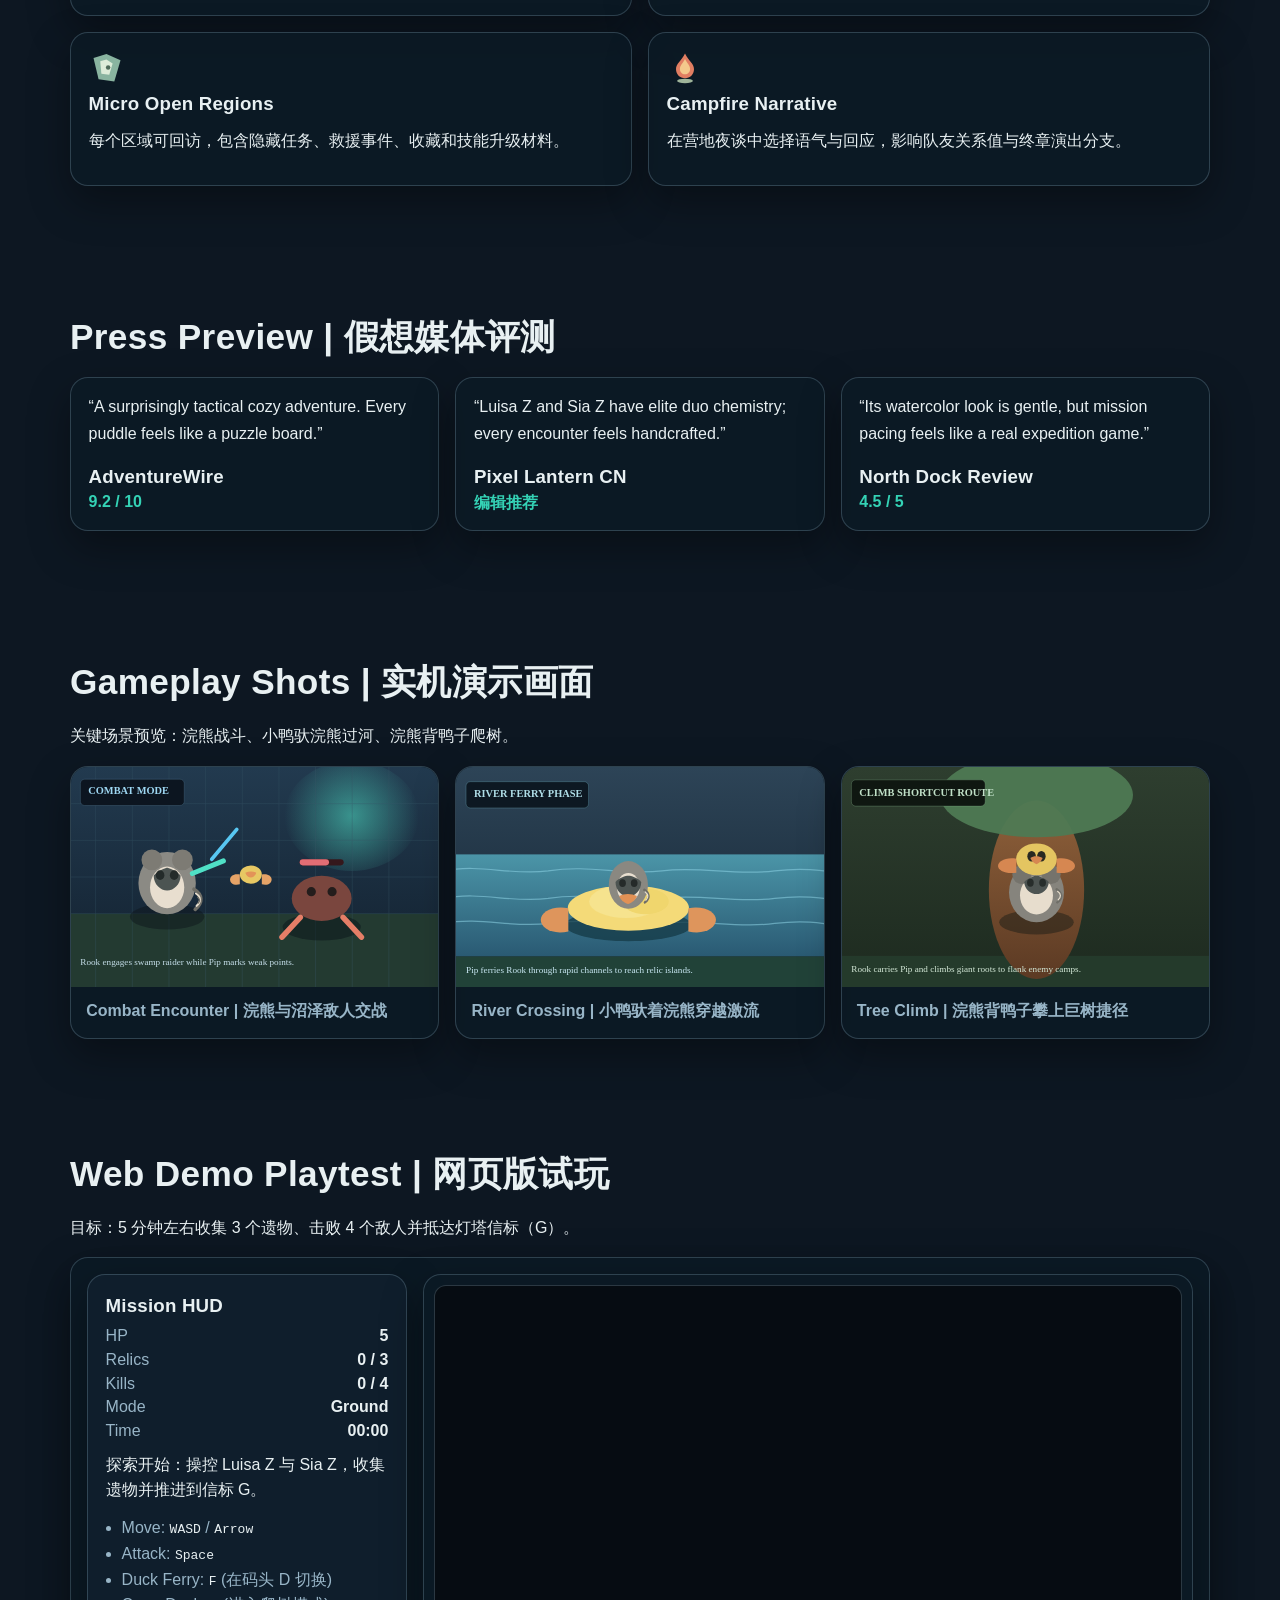
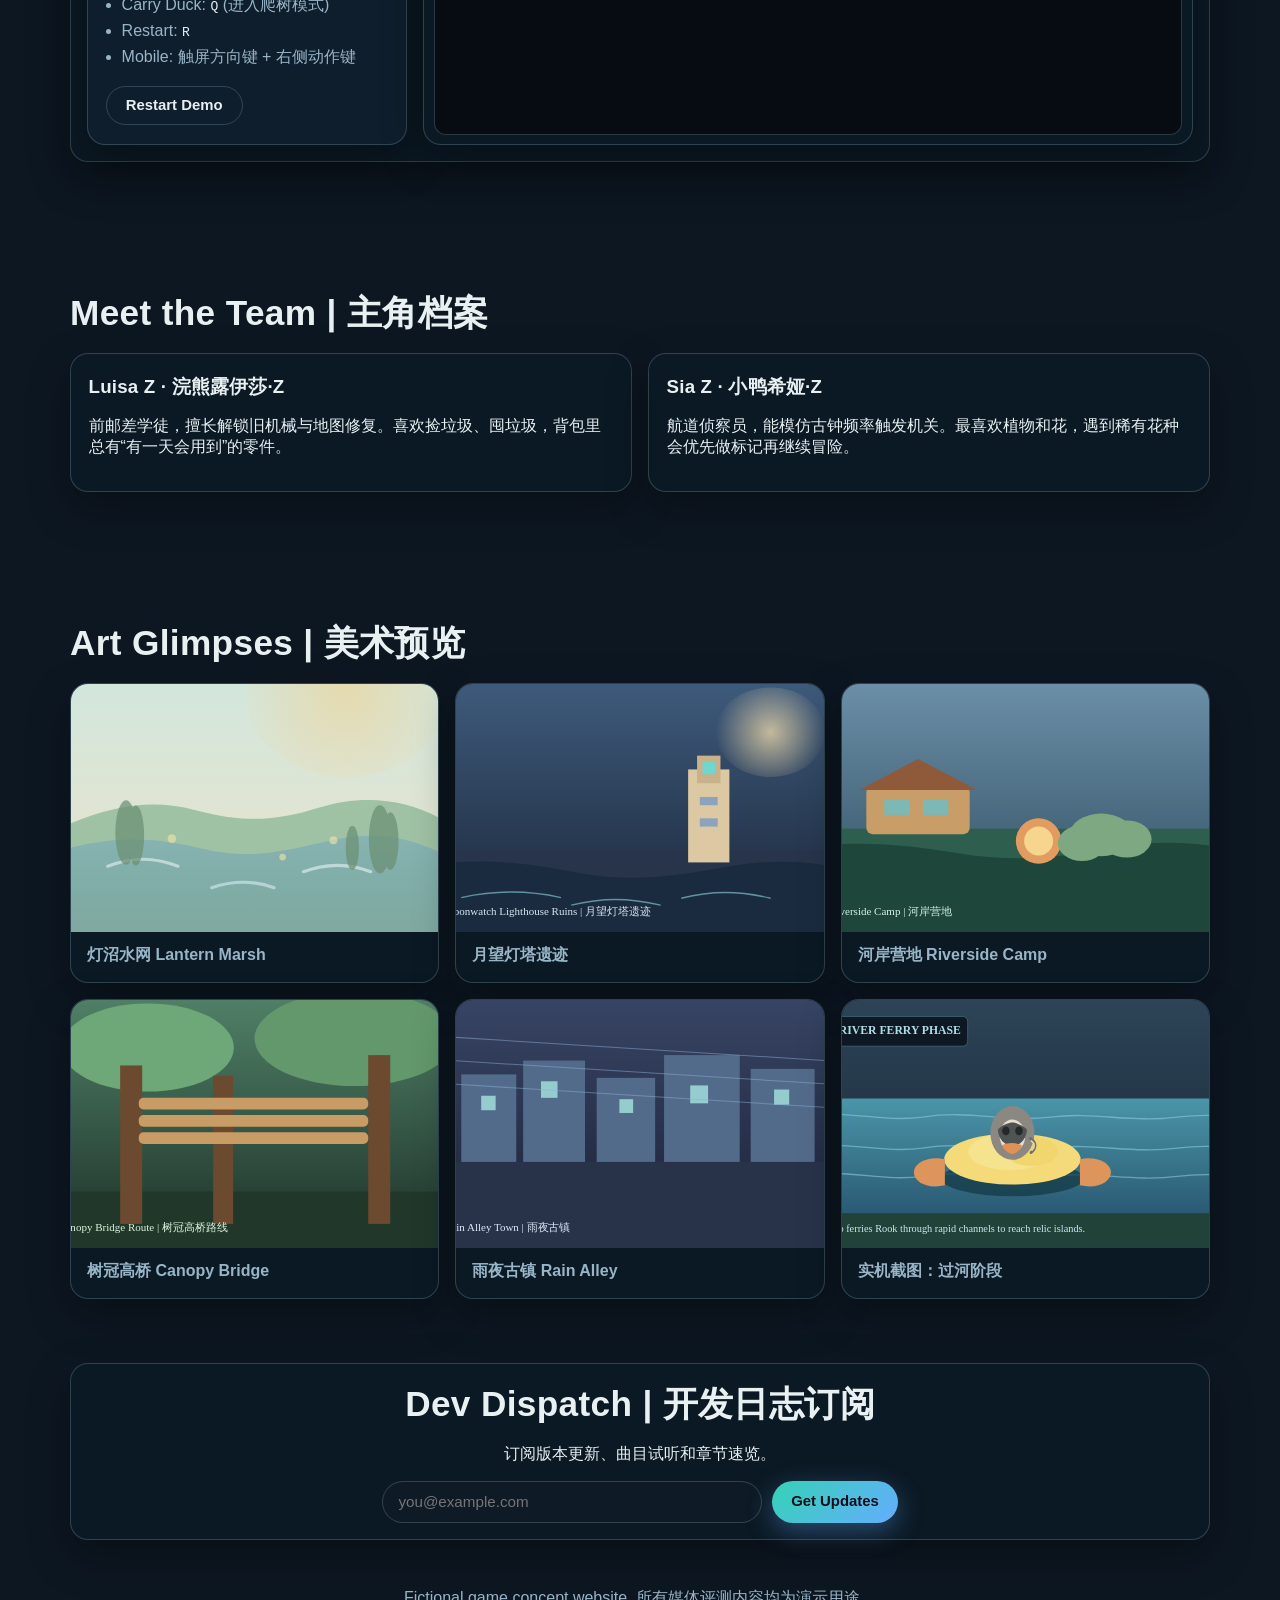
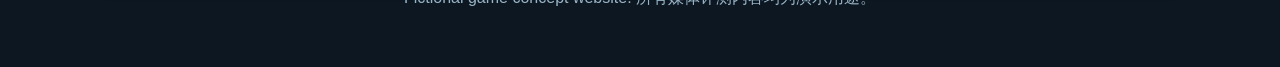
==== commit c268135c: "Update index.html" ====
--- a/index.html
+++ b/index.html
@@ -1,247 +1,247 @@
-﻿<!doctype html>
-<html lang="zh-CN">
-<head>
-  <meta charset="UTF-8" />
-  <meta name="viewport" content="width=device-width, initial-scale=1.0" />
-  <title>Mosslight Trails | 苔光旅途</title>
-  <meta name="description" content="Mosslight Trails: A cozy adventure game about a raccoon and a duck. 苔光旅途：浣熊与鸭子的冒险故事。" />
-  <link rel="stylesheet" href="styles.css" />
-</head>
-<body class="theme-adventure" data-page="home">
-  <div class="bg-wash" aria-hidden="true"></div>
-  <header class="site-header">
-    <a class="brand" href="index.html">Mosslight Trails</a>
-    <nav>
-      <a href="#story">故事</a>
-      <a href="#features">玩法</a>
-      <a href="#press">评测</a>
-      <a href="#showcase">实机</a>
-      <a href="#demo">试玩</a>
-      <a href="store.html">下载/商店</a>
-    </nav>
-    <div class="theme-switch" aria-label="Theme switch">
-      <button type="button" class="theme-btn is-active" data-theme="adventure">冒险游戏版</button>
-      <button type="button" class="theme-btn" data-theme="storybook">日系绘本版</button>
-    </div>
-  </header>
-
-  <main id="top">
-    <section class="hero section">
-      <div class="hero-copy reveal">
-        <p class="eyebrow">Cozy Co-op Adventure RPG</p>
-        <h1>《苔光旅途》<span>Mosslight Trails</span></h1>
-        <p>
-          一只机灵浣熊 + 一只热心小鸭，穿越会发光的沼泽与失落古桥，
-          在温馨冒险中找回「月潮罗盘」。
-          Explore ruins, rescue travelers, and rebuild ancient routes with tactical puzzle choices.
-        </p>
-        <div class="cta-row">
-          <a href="#demo" class="btn">Play Web Demo</a>
-          <a href="store.html#editions" class="btn ghost">View Store</a>
-        </div>
-        <ul class="quick-meta">
-          <li>Platform: PC / Switch</li>
-          <li>Genre: Adventure Puzzle RPG</li>
-          <li>Mode: Solo + Buddy Switch</li>
-          <li>Release Window: 2027 (Fictional)</li>
-        </ul>
-      </div>
-
-      <div class="hero-art reveal">
-        <img src="assets/wetland-scene.svg" alt="Wetland scene" class="scene" />
-        <img src="assets/raccoon.svg" alt="Raccoon hero" class="char raccoon" />
-        <img src="assets/duck.svg" alt="Duck partner" class="char duck" />
-        <div class="light-orb orb-1"></div>
-        <div class="light-orb orb-2"></div>
-        <div class="light-orb orb-3"></div>
-      </div>
-    </section>
-
-    <section id="story" class="section story reveal">
-      <h2>Story Mission | 故事任务</h2>
-      <p>
-        每十年一次的蓝月夜，潮声谷的月潮罗盘会重新校准四季潮汐。今年它消失了。
-        Luisa Z and Sia Z receive an old distress signal from a broken lighthouse.
-        Their journey turns into a long expedition through flooded rails, ruined observatories, and hidden camps.
-      </p>
-      <div class="chapter-grid">
-        <article>
-          <h3>Act I · Lantern Marsh</h3>
-          <p>点亮灯莲航道，护送商队穿越迷雾水网，开启第一段地图修复链。</p>
-        </article>
-        <article>
-          <h3>Act II · Bridge of Echoes</h3>
-          <p>在回音石桥上触发节奏机关，利用双角色协作穿过塌陷桥段。</p>
-        </article>
-        <article>
-          <h3>Act III · Raincoat Peak</h3>
-          <p>在风暴山脊建立临时营地，完成最终守塔战与罗盘复位。</p>
-        </article>
-      </div>
-    </section>
-
-    <section id="features" class="section features">
-      <h2 class="reveal">Gameplay Systems | 核心玩法</h2>
-      <div class="feature-grid">
-        <article class="reveal">
-          <img src="assets/icon-paw.svg" alt="paw icon" />
-          <h3>Buddy Combat Utility</h3>
-          <p>浣熊负责攀爬、投掷与机关联动；小鸭负责水路侦查、声波标记与远端触发。</p>
-        </article>
-        <article class="reveal">
-          <img src="assets/icon-feather.svg" alt="feather icon" />
-          <h3>Brushstroke Puzzle Grid</h3>
-          <p>将颜色能量覆盖机关节点，形成“路径链”，实时改变关卡结构。</p>
-        </article>
-        <article class="reveal">
-          <img src="assets/icon-map.svg" alt="map icon" />
-          <h3>Micro Open Regions</h3>
-          <p>每个区域可回访，包含隐藏任务、救援事件、收藏和技能升级材料。</p>
-        </article>
-        <article class="reveal">
-          <img src="assets/icon-fire.svg" alt="fire icon" />
-          <h3>Campfire Narrative</h3>
-          <p>在营地夜谈中选择语气与回应，影响队友关系值与终章演出分支。</p>
-        </article>
-      </div>
-    </section>
-
-    <section id="press" class="section press">
-      <h2 class="reveal">Press Preview | 假想媒体评测</h2>
-      <div class="press-grid">
-        <article class="quote-card reveal">
-          <p>“A surprisingly tactical cozy adventure. Every puddle feels like a puzzle board.”</p>
-          <h3>AdventureWire</h3>
-          <span>9.2 / 10</span>
-        </article>
-        <article class="quote-card reveal">
-          <p>“Luisa Z and Sia Z have elite duo chemistry; every encounter feels handcrafted.”</p>
-          <h3>Pixel Lantern CN</h3>
-          <span>编辑推荐</span>
-        </article>
-        <article class="quote-card reveal">
-          <p>“Its watercolor look is gentle, but mission pacing feels like a real expedition game.”</p>
-          <h3>North Dock Review</h3>
-          <span>4.5 / 5</span>
-        </article>
-      </div>
-    </section>
-
-    <section id="showcase" class="section showcase">
-      <h2 class="reveal">Gameplay Shots | 实机演示画面</h2>
-      <p class="reveal">关键场景预览：浣熊战斗、小鸭驮浣熊过河、浣熊背鸭子爬树。</p>
-      <div class="showcase-grid">
-        <figure class="shot-card reveal">
-          <img src="assets/shot-combat.svg" alt="Raccoon combat encounter" />
-          <figcaption>Combat Encounter | 浣熊与沼泽敌人交战</figcaption>
-        </figure>
-        <figure class="shot-card reveal">
-          <img src="assets/shot-ferry.svg" alt="Duck ferries raccoon across river" />
-          <figcaption>River Crossing | 小鸭驮着浣熊穿越激流</figcaption>
-        </figure>
-        <figure class="shot-card reveal">
-          <img src="assets/shot-climb.svg" alt="Raccoon carries duck and climbs tree" />
-          <figcaption>Tree Climb | 浣熊背鸭子攀上巨树捷径</figcaption>
-        </figure>
-      </div>
-    </section>
-
-    <section id="demo" class="section web-demo">
-      <h2 class="reveal">Web Demo Playtest | 网页版试玩</h2>
-      <p class="reveal">目标：5 分钟左右收集 3 个遗物、击败 4 个敌人并抵达灯塔信标（G）。</p>
-
-      <div class="demo-shell reveal">
-        <aside class="demo-hud">
-          <h3>Mission HUD</h3>
-          <div class="demo-stats">
-            <p>HP <strong id="demo-hp">5</strong></p>
-            <p>Relics <strong id="demo-relics">0 / 3</strong></p>
-            <p>Kills <strong id="demo-kills">0 / 4</strong></p>
-            <p>Mode <strong id="demo-mode">Ground</strong></p>
-            <p>Time <strong id="demo-time">00:00</strong></p>
-          </div>
-          <p id="demo-objective" class="demo-objective">探索开始：清理森林小怪（史莱姆/菇灵/野猪），收集遗物并抵达 G。</p>
-          <ul class="demo-controls">
-            <li>Move: <code>WASD</code> / <code>Arrow</code></li>
-            <li>Attack: <code>Space</code></li>
-            <li>Duck Ferry: <code>F</code> (在码头 D 切换)</li>
-            <li>Carry Duck: <code>Q</code> (进入爬树模式)</li>
+﻿<!doctype html>
+<html lang="zh-CN">
+<head>
+  <meta charset="UTF-8" />
+  <meta name="viewport" content="width=device-width, initial-scale=1.0" />
+  <title>Mosslight Trails | 苔光旅途</title>
+  <meta name="description" content="Mosslight Trails: A cozy adventure game about a raccoon and a duck. 苔光旅途：浣熊与鸭子的冒险故事。" />
+  <link rel="stylesheet" href="styles.css" />
+</head>
+<body class="theme-adventure" data-page="home">
+  <div class="bg-wash" aria-hidden="true"></div>
+  <header class="site-header">
+    <a class="brand" href="index.html">Mosslight Trails</a>
+    <nav>
+      <a href="#story">故事</a>
+      <a href="#features">玩法</a>
+      <a href="#press">评测</a>
+      <a href="#showcase">实机</a>
+      <a href="#demo">试玩</a>
+      <a href="store.html">下载/商店</a>
+    </nav>
+    <div class="theme-switch" aria-label="Theme switch">
+      <button type="button" class="theme-btn is-active" data-theme="adventure">冒险游戏版</button>
+      <button type="button" class="theme-btn" data-theme="storybook">日系绘本版</button>
+    </div>
+  </header>
+
+  <main id="top">
+    <section class="hero section">
+      <div class="hero-copy reveal">
+        <p class="eyebrow">Cozy Co-op Adventure RPG</p>
+        <h1>《苔光旅途》<span>Mosslight Trails</span></h1>
+        <p>
+          一只机灵浣熊 + 一只热心小鸭，穿越会发光的沼泽与失落古桥，
+          在温馨冒险中找回「月潮罗盘」。
+          Explore ruins, rescue travelers, and rebuild ancient routes with tactical puzzle choices.
+        </p>
+        <div class="cta-row">
+          <a href="#demo" class="btn">Play Web Demo</a>
+          <a href="store.html#editions" class="btn ghost">View Store</a>
+        </div>
+        <ul class="quick-meta">
+          <li>Platform: PC / Switch</li>
+          <li>Genre: Adventure Puzzle RPG</li>
+          <li>Mode: Solo + Buddy Switch</li>
+          <li>Release Window: 2027 (Fictional)</li>
+        </ul>
+      </div>
+
+      <div class="hero-art reveal">
+        <img src="assets/wetland-scene.svg" alt="Wetland scene" class="scene" />
+        <img src="assets/raccoon.svg" alt="Raccoon hero" class="char raccoon" />
+        <img src="assets/duck.svg" alt="Duck partner" class="char duck" />
+        <div class="light-orb orb-1"></div>
+        <div class="light-orb orb-2"></div>
+        <div class="light-orb orb-3"></div>
+      </div>
+    </section>
+
+    <section id="story" class="section story reveal">
+      <h2>Story Mission | 故事任务</h2>
+      <p>
+        每十年一次的蓝月夜，潮声谷的月潮罗盘会重新校准四季潮汐。今年它消失了。
+        Luisa Z and Sia Z receive an old distress signal from a broken lighthouse.
+        Their journey turns into a long expedition through flooded rails, ruined observatories, and hidden camps.
+      </p>
+      <div class="chapter-grid">
+        <article>
+          <h3>Act I · Lantern Marsh</h3>
+          <p>点亮灯莲航道，护送商队穿越迷雾水网，开启第一段地图修复链。</p>
+        </article>
+        <article>
+          <h3>Act II · Bridge of Echoes</h3>
+          <p>在回音石桥上触发节奏机关，利用双角色协作穿过塌陷桥段。</p>
+        </article>
+        <article>
+          <h3>Act III · Raincoat Peak</h3>
+          <p>在风暴山脊建立临时营地，完成最终守塔战与罗盘复位。</p>
+        </article>
+      </div>
+    </section>
+
+    <section id="features" class="section features">
+      <h2 class="reveal">Gameplay Systems | 核心玩法</h2>
+      <div class="feature-grid">
+        <article class="reveal">
+          <img src="assets/icon-paw.svg" alt="paw icon" />
+          <h3>Buddy Combat Utility</h3>
+          <p>浣熊负责攀爬、投掷与机关联动；小鸭负责水路侦查、声波标记与远端触发。</p>
+        </article>
+        <article class="reveal">
+          <img src="assets/icon-feather.svg" alt="feather icon" />
+          <h3>Brushstroke Puzzle Grid</h3>
+          <p>将颜色能量覆盖机关节点，形成“路径链”，实时改变关卡结构。</p>
+        </article>
+        <article class="reveal">
+          <img src="assets/icon-map.svg" alt="map icon" />
+          <h3>Micro Open Regions</h3>
+          <p>每个区域可回访，包含隐藏任务、救援事件、收藏和技能升级材料。</p>
+        </article>
+        <article class="reveal">
+          <img src="assets/icon-fire.svg" alt="fire icon" />
+          <h3>Campfire Narrative</h3>
+          <p>在营地夜谈中选择语气与回应，影响队友关系值与终章演出分支。</p>
+        </article>
+      </div>
+    </section>
+
+    <section id="press" class="section press">
+      <h2 class="reveal">Press Preview | 假想媒体评测</h2>
+      <div class="press-grid">
+        <article class="quote-card reveal">
+          <p>“A surprisingly tactical cozy adventure. Every puddle feels like a puzzle board.”</p>
+          <h3>AdventureWire</h3>
+          <span>9.2 / 10</span>
+        </article>
+        <article class="quote-card reveal">
+          <p>“Luisa Z and Sia Z have elite duo chemistry; every encounter feels handcrafted.”</p>
+          <h3>Pixel Lantern CN</h3>
+          <span>编辑推荐</span>
+        </article>
+        <article class="quote-card reveal">
+          <p>“Its watercolor look is gentle, but mission pacing feels like a real expedition game.”</p>
+          <h3>North Dock Review</h3>
+          <span>4.5 / 5</span>
+        </article>
+      </div>
+    </section>
+
+    <section id="showcase" class="section showcase">
+      <h2 class="reveal">Gameplay Shots | 实机演示画面</h2>
+      <p class="reveal">关键场景预览：浣熊战斗、小鸭驮浣熊过河、浣熊背鸭子爬树。</p>
+      <div class="showcase-grid">
+        <figure class="shot-card reveal">
+          <img src="assets/shot-combat.svg" alt="Raccoon combat encounter" />
+          <figcaption>Combat Encounter | 浣熊与沼泽敌人交战</figcaption>
+        </figure>
+        <figure class="shot-card reveal">
+          <img src="assets/shot-ferry.svg" alt="Duck ferries raccoon across river" />
+          <figcaption>River Crossing | 小鸭驮着浣熊穿越激流</figcaption>
+        </figure>
+        <figure class="shot-card reveal">
+          <img src="assets/shot-climb.svg" alt="Raccoon carries duck and climbs tree" />
+          <figcaption>Tree Climb | 浣熊背鸭子攀上巨树捷径</figcaption>
+        </figure>
+      </div>
+    </section>
+
+    <section id="demo" class="section web-demo">
+      <h2 class="reveal">Web Demo Playtest | 网页版试玩</h2>
+      <p class="reveal">目标：5 分钟左右收集 3 个遗物、击败 4 个敌人并抵达灯塔信标（G）。</p>
+
+      <div class="demo-shell reveal">
+        <aside class="demo-hud">
+          <h3>Mission HUD</h3>
+          <div class="demo-stats">
+            <p>HP <strong id="demo-hp">5</strong></p>
+            <p>Relics <strong id="demo-relics">0 / 3</strong></p>
+            <p>Kills <strong id="demo-kills">0 / 4</strong></p>
+            <p>Mode <strong id="demo-mode">Ground</strong></p>
+            <p>Time <strong id="demo-time">00:00</strong></p>
+          </div>
+          <p id="demo-objective" class="demo-objective">探索开始：清理森林小怪（史莱姆/菇灵/野猪），收集遗物并抵达 G。</p>
+          <ul class="demo-controls">
+            <li>Move: <code>WASD</code> / <code>Arrow</code></li>
+            <li>Attack: <code>Space</code></li>
+            <li>Duck Ferry: <code>F</code> (在码头 D 切换)</li>
+            <li>Carry Duck: <code>Q</code> (进入爬树模式)</li>
             <li>Restart: <code>R</code></li>
-            <li>Mobile: 触屏方向键 + 右侧动作键</li>
-          </ul>
-          <button id="demo-restart" type="button" class="btn ghost">Restart Demo</button>
-        </aside>
-
-        <div class="demo-canvas-wrap">
-          <canvas id="demo-canvas" width="960" height="576" aria-label="Mosslight Trails web demo"></canvas>
-          <div id="demo-overlay" class="demo-overlay is-hidden" aria-live="polite"></div>
-          <div id="touch-controls" class="touch-controls" aria-label="Touch controls">
-            <div class="touch-pad">
-              <button type="button" class="touch-btn move up" data-move="up">↑</button>
-              <button type="button" class="touch-btn move left" data-move="left">←</button>
-              <button type="button" class="touch-btn move right" data-move="right">→</button>
-              <button type="button" class="touch-btn move down" data-move="down">↓</button>
-            </div>
-            <div class="touch-actions">
-              <button type="button" class="touch-btn action" data-action="attack">Attack</button>
-              <button type="button" class="touch-btn action" data-action="ferry">Ferry</button>
-              <button type="button" class="touch-btn action" data-action="carry">Carry</button>
-              <button type="button" class="touch-btn action" data-action="restart">Restart</button>
-            </div>
-          </div>
-        </div>
-      </div>
-    </section>
-
-    <section id="characters" class="section characters reveal">
-      <h2>Meet the Team | 主角档案</h2>
-      <div class="character-cards">
-        <article>
-          <h3>Luisa Z · 浣熊露伊莎·Z</h3>
-          <p>前邮差学徒，擅长解锁旧机械与地图修复。喜欢捡垃圾、囤垃圾，背包里总有“有一天会用到”的零件。</p>
-        </article>
-        <article>
-          <h3>Sia Z · 小鸭希娅·Z</h3>
-          <p>航道侦察员，能模仿古钟频率触发机关。最喜欢植物和花，遇到稀有花种会优先做标记再继续冒险。</p>
-        </article>
-      </div>
-    </section>
-
-    <section id="gallery" class="section gallery">
-      <h2 class="reveal">Art Glimpses | 美术预览</h2>
-      <div class="gallery-grid">
-        <figure class="card reveal"><img src="assets/wetland-scene.svg" alt="Lantern marsh" /><figcaption>灯沼水网 Lantern Marsh</figcaption></figure>
-        <figure class="card reveal"><img src="assets/scene-lighthouse.svg" alt="Lighthouse ruins" /><figcaption>月望灯塔遗迹</figcaption></figure>
-        <figure class="card reveal"><img src="assets/scene-rivercamp.svg" alt="Riverside camp" /><figcaption>河岸营地 Riverside Camp</figcaption></figure>
-        <figure class="card reveal"><img src="assets/scene-canopy.svg" alt="Canopy bridge" /><figcaption>树冠高桥 Canopy Bridge</figcaption></figure>
-        <figure class="card reveal"><img src="assets/scene-rainalley.svg" alt="Rain alley town" /><figcaption>雨夜古镇 Rain Alley</figcaption></figure>
-        <figure class="card reveal"><img src="assets/shot-ferry.svg" alt="River ferry gameplay shot" /><figcaption>实机截图：过河阶段</figcaption></figure>
-      </div>
-    </section>
-
-    <section class="section newsletter reveal">
-      <h2>Dev Dispatch | 开发日志订阅</h2>
-      <p>订阅版本更新、曲目试听和章节速览。</p>
-      <form class="subscribe-form">
-        <label for="email" class="sr-only">Email</label>
-        <input id="email" type="email" placeholder="you@example.com" />
-        <button type="submit">Get Updates</button>
-      </form>
-    </section>
-  </main>
-
-  <footer class="site-footer">
-    <p>Fictional game concept website. 所有媒体评测内容均为演示用途。</p>
-  </footer>
-
-  <script src="script.js"></script>
-  <script src="demo-game.js"></script>
-</body>
+            <li>Mobile: 触屏方向键 + 右侧动作键</li>
+          </ul>
+          <button id="demo-restart" type="button" class="btn ghost">Restart Demo</button>
+        </aside>
+
+        <div class="demo-canvas-wrap">
+          <canvas id="demo-canvas" width="960" height="576" aria-label="Mosslight Trails web demo"></canvas>
+          <div id="demo-overlay" class="demo-overlay is-hidden" aria-live="polite"></div>
+          <div id="touch-controls" class="touch-controls" aria-label="Touch controls">
+            <div class="touch-pad">
+              <button type="button" class="touch-btn move up" data-move="up">↑</button>
+              <button type="button" class="touch-btn move left" data-move="left">←</button>
+              <button type="button" class="touch-btn move right" data-move="right">→</button>
+              <button type="button" class="touch-btn move down" data-move="down">↓</button>
+            </div>
+            <div class="touch-actions">
+              <button type="button" class="touch-btn action" data-action="attack">Attack</button>
+              <button type="button" class="touch-btn action" data-action="ferry">Ferry</button>
+              <button type="button" class="touch-btn action" data-action="carry">Carry</button>
+              <button type="button" class="touch-btn action" data-action="restart">Restart</button>
+            </div>
+          </div>
+        </div>
+      </div>
+    </section>
+
+    <section id="characters" class="section characters reveal">
+      <h2>Meet the Team | 主角档案</h2>
+      <div class="character-cards">
+        <article>
+          <h3>Luisa Z · 浣熊露伊莎·Z</h3>
+          <p>前邮差学徒，擅长解锁旧机械与地图修复。喜欢捡垃圾、囤垃圾，背包里总有“有一天会用到”的零件。</p>
+        </article>
+        <article>
+          <h3>Sia Z · 小鸭希娅·Z</h3>
+          <p>航道侦察员，能模仿古钟频率触发机关。最喜欢植物和花，遇到稀有花种会优先做标记再继续冒险。</p>
+        </article>
+      </div>
+    </section>
+
+    <section id="gallery" class="section gallery">
+      <h2 class="reveal">Art Glimpses | 美术预览</h2>
+      <div class="gallery-grid">
+        <figure class="card reveal"><img src="assets/wetland-scene.svg" alt="Lantern marsh" /><figcaption>灯沼水网 Lantern Marsh</figcaption></figure>
+        <figure class="card reveal"><img src="assets/scene-lighthouse.svg" alt="Lighthouse ruins" /><figcaption>月望灯塔遗迹</figcaption></figure>
+        <figure class="card reveal"><img src="assets/scene-rivercamp.svg" alt="Riverside camp" /><figcaption>河岸营地 Riverside Camp</figcaption></figure>
+        <figure class="card reveal"><img src="assets/scene-canopy.svg" alt="Canopy bridge" /><figcaption>树冠高桥 Canopy Bridge</figcaption></figure>
+        <figure class="card reveal"><img src="assets/scene-rainalley.svg" alt="Rain alley town" /><figcaption>雨夜古镇 Rain Alley</figcaption></figure>
+        <figure class="card reveal"><img src="assets/shot-ferry.svg" alt="River ferry gameplay shot" /><figcaption>实机截图：过河阶段</figcaption></figure>
+      </div>
+    </section>
+
+    <section class="section newsletter reveal">
+      <h2>Dev Dispatch | 开发日志订阅</h2>
+      <p>订阅版本更新、曲目试听和章节速览。</p>
+      <form class="subscribe-form">
+        <label for="email" class="sr-only">Email</label>
+        <input id="email" type="email" placeholder="you@example.com" />
+        <button type="submit">Get Updates</button>
+      </form>
+    </section>
+  </main>
+
+  <footer class="site-footer">
+    <p>Fictional game concept website. 所有媒体评测内容均为演示用途。</p>
+  </footer>
+
+  <script src="script.js"></script>
+  <script src="demo-game.js"></script>
+</body>
 </html>
 
 
-
-
-
-
-
+<!-- update -->
+
+
+
+
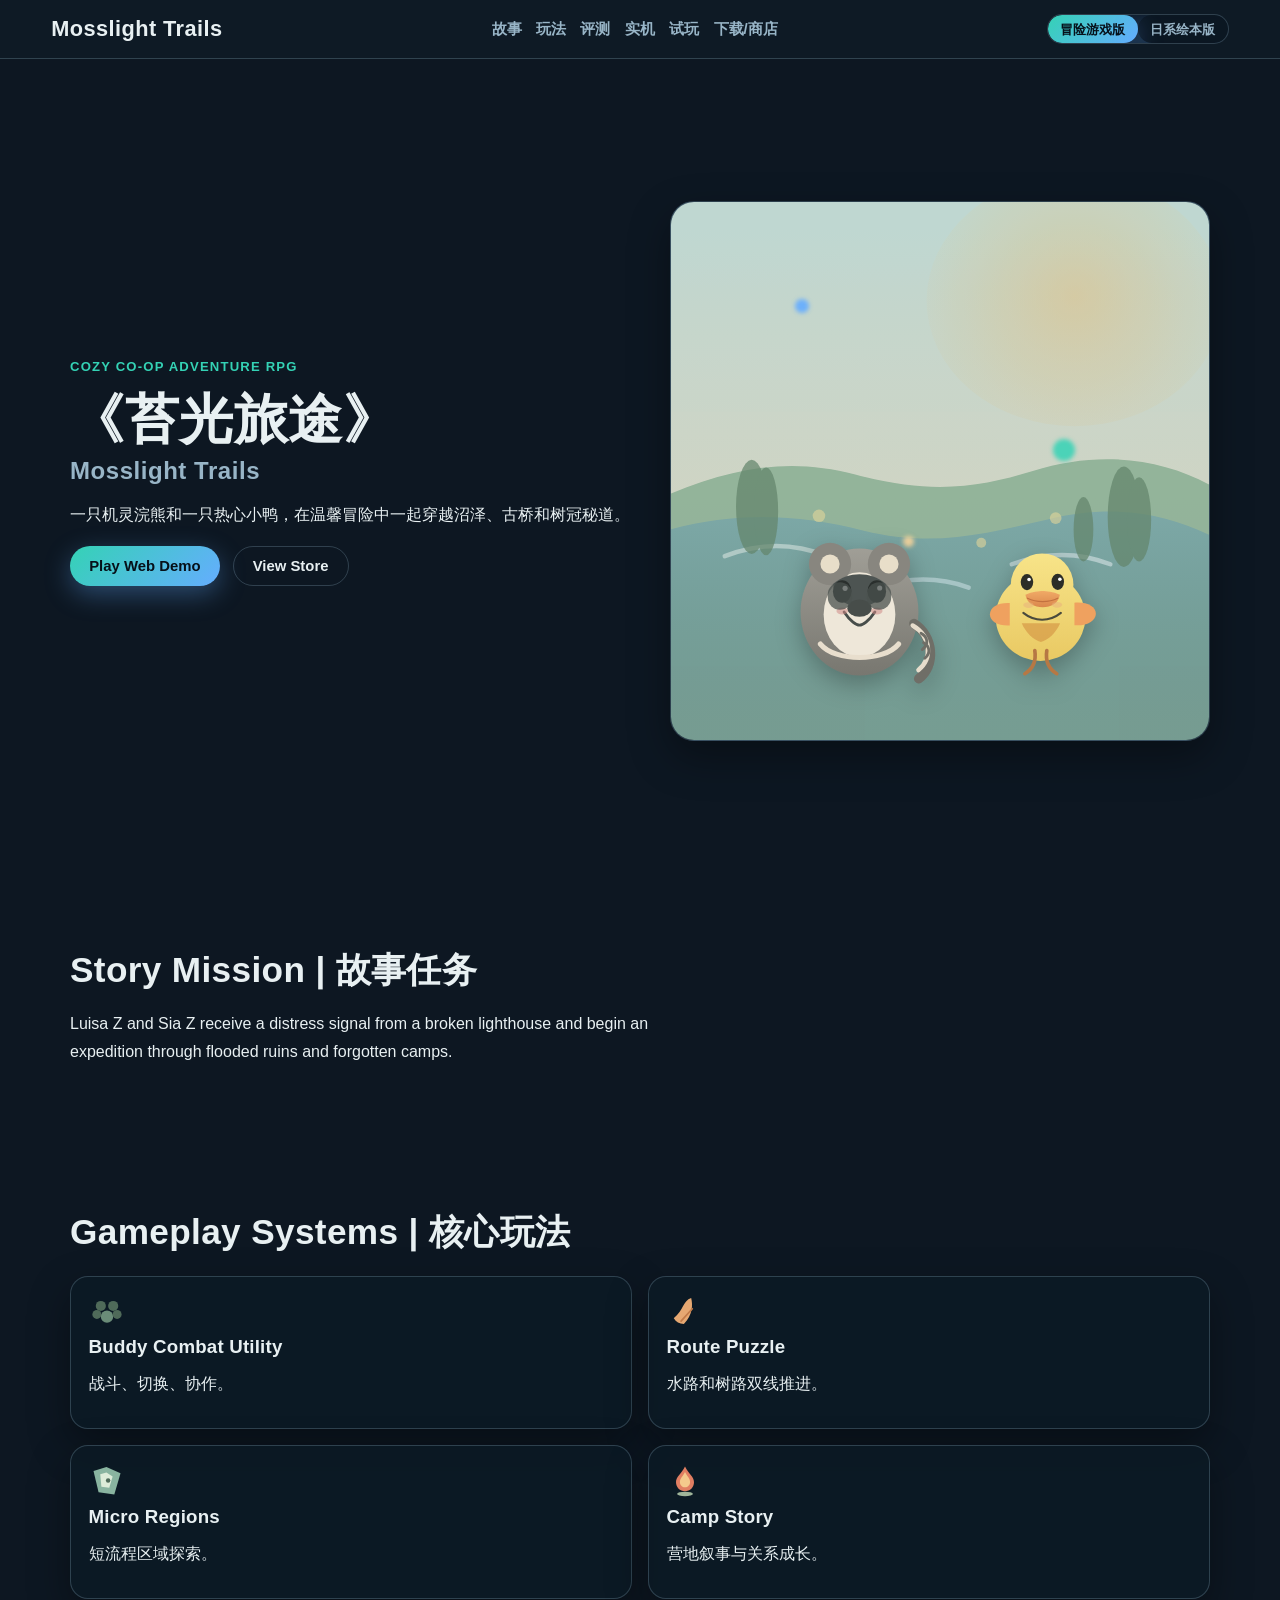
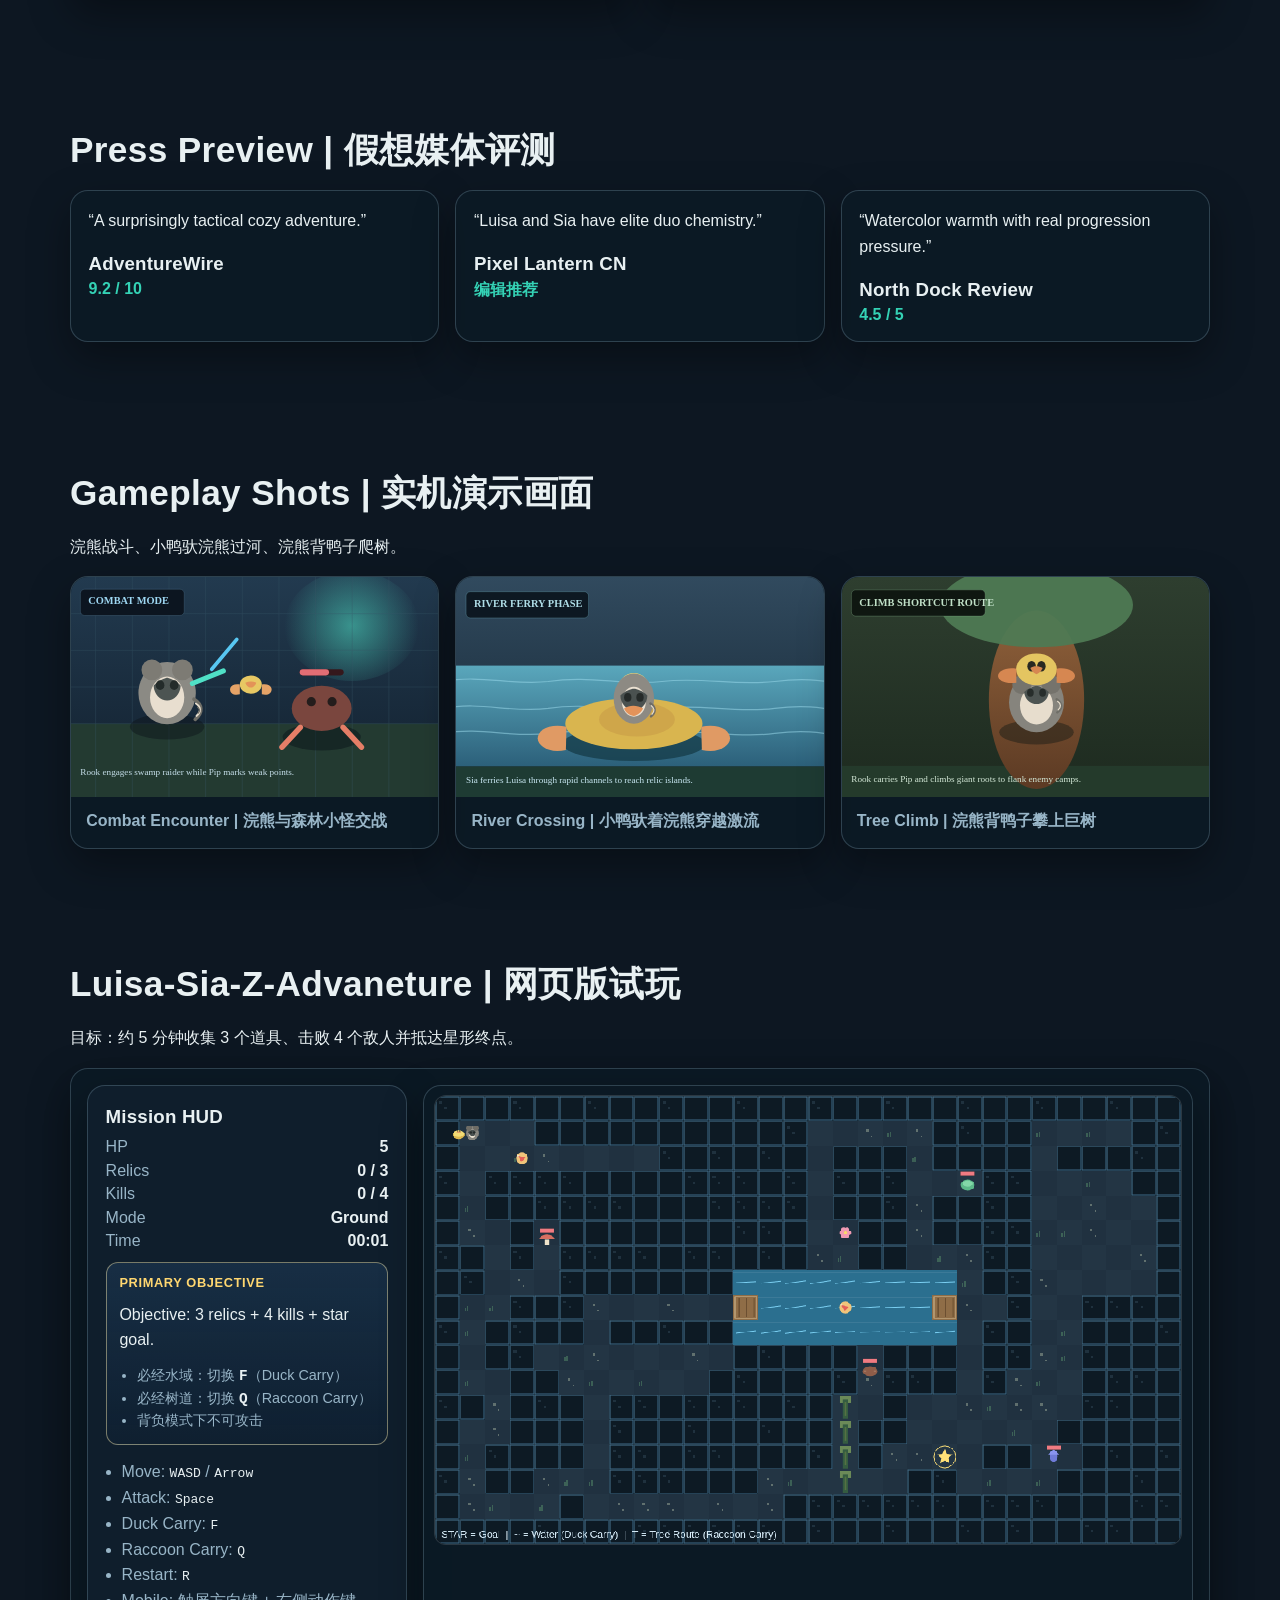
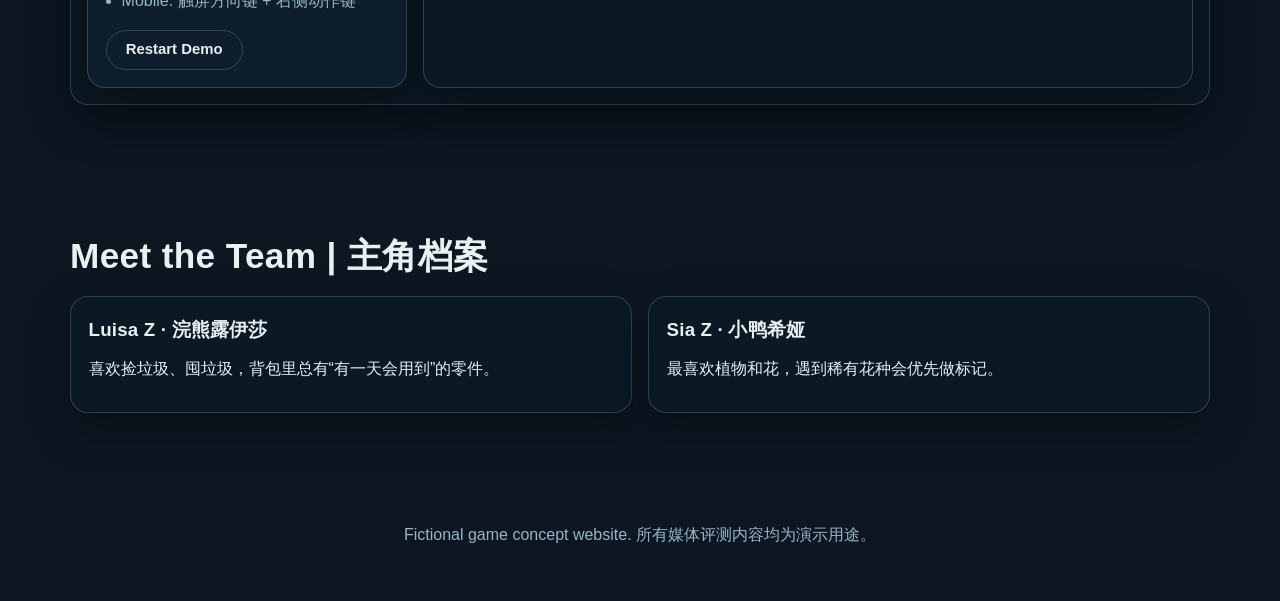
==== commit 5699f03d: "Update map routes, victory center overlay, and text cleanup" ====
--- a/index.html
+++ b/index.html
@@ -1,247 +1,168 @@
-﻿<!doctype html>
-<html lang="zh-CN">
-<head>
-  <meta charset="UTF-8" />
-  <meta name="viewport" content="width=device-width, initial-scale=1.0" />
-  <title>Mosslight Trails | 苔光旅途</title>
-  <meta name="description" content="Mosslight Trails: A cozy adventure game about a raccoon and a duck. 苔光旅途：浣熊与鸭子的冒险故事。" />
-  <link rel="stylesheet" href="styles.css" />
-</head>
-<body class="theme-adventure" data-page="home">
-  <div class="bg-wash" aria-hidden="true"></div>
-  <header class="site-header">
-    <a class="brand" href="index.html">Mosslight Trails</a>
-    <nav>
-      <a href="#story">故事</a>
-      <a href="#features">玩法</a>
-      <a href="#press">评测</a>
-      <a href="#showcase">实机</a>
-      <a href="#demo">试玩</a>
-      <a href="store.html">下载/商店</a>
-    </nav>
-    <div class="theme-switch" aria-label="Theme switch">
-      <button type="button" class="theme-btn is-active" data-theme="adventure">冒险游戏版</button>
-      <button type="button" class="theme-btn" data-theme="storybook">日系绘本版</button>
-    </div>
-  </header>
-
-  <main id="top">
-    <section class="hero section">
-      <div class="hero-copy reveal">
-        <p class="eyebrow">Cozy Co-op Adventure RPG</p>
-        <h1>《苔光旅途》<span>Mosslight Trails</span></h1>
-        <p>
-          一只机灵浣熊 + 一只热心小鸭，穿越会发光的沼泽与失落古桥，
-          在温馨冒险中找回「月潮罗盘」。
-          Explore ruins, rescue travelers, and rebuild ancient routes with tactical puzzle choices.
-        </p>
-        <div class="cta-row">
-          <a href="#demo" class="btn">Play Web Demo</a>
-          <a href="store.html#editions" class="btn ghost">View Store</a>
-        </div>
-        <ul class="quick-meta">
-          <li>Platform: PC / Switch</li>
-          <li>Genre: Adventure Puzzle RPG</li>
-          <li>Mode: Solo + Buddy Switch</li>
-          <li>Release Window: 2027 (Fictional)</li>
-        </ul>
-      </div>
-
-      <div class="hero-art reveal">
-        <img src="assets/wetland-scene.svg" alt="Wetland scene" class="scene" />
-        <img src="assets/raccoon.svg" alt="Raccoon hero" class="char raccoon" />
-        <img src="assets/duck.svg" alt="Duck partner" class="char duck" />
-        <div class="light-orb orb-1"></div>
-        <div class="light-orb orb-2"></div>
-        <div class="light-orb orb-3"></div>
-      </div>
-    </section>
-
-    <section id="story" class="section story reveal">
-      <h2>Story Mission | 故事任务</h2>
-      <p>
-        每十年一次的蓝月夜，潮声谷的月潮罗盘会重新校准四季潮汐。今年它消失了。
-        Luisa Z and Sia Z receive an old distress signal from a broken lighthouse.
-        Their journey turns into a long expedition through flooded rails, ruined observatories, and hidden camps.
-      </p>
-      <div class="chapter-grid">
-        <article>
-          <h3>Act I · Lantern Marsh</h3>
-          <p>点亮灯莲航道，护送商队穿越迷雾水网，开启第一段地图修复链。</p>
-        </article>
-        <article>
-          <h3>Act II · Bridge of Echoes</h3>
-          <p>在回音石桥上触发节奏机关，利用双角色协作穿过塌陷桥段。</p>
-        </article>
-        <article>
-          <h3>Act III · Raincoat Peak</h3>
-          <p>在风暴山脊建立临时营地，完成最终守塔战与罗盘复位。</p>
-        </article>
-      </div>
-    </section>
-
-    <section id="features" class="section features">
-      <h2 class="reveal">Gameplay Systems | 核心玩法</h2>
-      <div class="feature-grid">
-        <article class="reveal">
-          <img src="assets/icon-paw.svg" alt="paw icon" />
-          <h3>Buddy Combat Utility</h3>
-          <p>浣熊负责攀爬、投掷与机关联动；小鸭负责水路侦查、声波标记与远端触发。</p>
-        </article>
-        <article class="reveal">
-          <img src="assets/icon-feather.svg" alt="feather icon" />
-          <h3>Brushstroke Puzzle Grid</h3>
-          <p>将颜色能量覆盖机关节点，形成“路径链”，实时改变关卡结构。</p>
-        </article>
-        <article class="reveal">
-          <img src="assets/icon-map.svg" alt="map icon" />
-          <h3>Micro Open Regions</h3>
-          <p>每个区域可回访，包含隐藏任务、救援事件、收藏和技能升级材料。</p>
-        </article>
-        <article class="reveal">
-          <img src="assets/icon-fire.svg" alt="fire icon" />
-          <h3>Campfire Narrative</h3>
-          <p>在营地夜谈中选择语气与回应，影响队友关系值与终章演出分支。</p>
-        </article>
-      </div>
-    </section>
-
-    <section id="press" class="section press">
-      <h2 class="reveal">Press Preview | 假想媒体评测</h2>
-      <div class="press-grid">
-        <article class="quote-card reveal">
-          <p>“A surprisingly tactical cozy adventure. Every puddle feels like a puzzle board.”</p>
-          <h3>AdventureWire</h3>
-          <span>9.2 / 10</span>
-        </article>
-        <article class="quote-card reveal">
-          <p>“Luisa Z and Sia Z have elite duo chemistry; every encounter feels handcrafted.”</p>
-          <h3>Pixel Lantern CN</h3>
-          <span>编辑推荐</span>
-        </article>
-        <article class="quote-card reveal">
-          <p>“Its watercolor look is gentle, but mission pacing feels like a real expedition game.”</p>
-          <h3>North Dock Review</h3>
-          <span>4.5 / 5</span>
-        </article>
-      </div>
-    </section>
-
-    <section id="showcase" class="section showcase">
-      <h2 class="reveal">Gameplay Shots | 实机演示画面</h2>
-      <p class="reveal">关键场景预览：浣熊战斗、小鸭驮浣熊过河、浣熊背鸭子爬树。</p>
-      <div class="showcase-grid">
-        <figure class="shot-card reveal">
-          <img src="assets/shot-combat.svg" alt="Raccoon combat encounter" />
-          <figcaption>Combat Encounter | 浣熊与沼泽敌人交战</figcaption>
-        </figure>
-        <figure class="shot-card reveal">
-          <img src="assets/shot-ferry.svg" alt="Duck ferries raccoon across river" />
-          <figcaption>River Crossing | 小鸭驮着浣熊穿越激流</figcaption>
-        </figure>
-        <figure class="shot-card reveal">
-          <img src="assets/shot-climb.svg" alt="Raccoon carries duck and climbs tree" />
-          <figcaption>Tree Climb | 浣熊背鸭子攀上巨树捷径</figcaption>
-        </figure>
-      </div>
-    </section>
-
-    <section id="demo" class="section web-demo">
-      <h2 class="reveal">Web Demo Playtest | 网页版试玩</h2>
-      <p class="reveal">目标：5 分钟左右收集 3 个遗物、击败 4 个敌人并抵达灯塔信标（G）。</p>
-
-      <div class="demo-shell reveal">
-        <aside class="demo-hud">
-          <h3>Mission HUD</h3>
-          <div class="demo-stats">
-            <p>HP <strong id="demo-hp">5</strong></p>
-            <p>Relics <strong id="demo-relics">0 / 3</strong></p>
-            <p>Kills <strong id="demo-kills">0 / 4</strong></p>
-            <p>Mode <strong id="demo-mode">Ground</strong></p>
-            <p>Time <strong id="demo-time">00:00</strong></p>
-          </div>
-          <p id="demo-objective" class="demo-objective">探索开始：清理森林小怪（史莱姆/菇灵/野猪），收集遗物并抵达 G。</p>
-          <ul class="demo-controls">
-            <li>Move: <code>WASD</code> / <code>Arrow</code></li>
-            <li>Attack: <code>Space</code></li>
-            <li>Duck Ferry: <code>F</code> (在码头 D 切换)</li>
-            <li>Carry Duck: <code>Q</code> (进入爬树模式)</li>
-            <li>Restart: <code>R</code></li>
-            <li>Mobile: 触屏方向键 + 右侧动作键</li>
-          </ul>
-          <button id="demo-restart" type="button" class="btn ghost">Restart Demo</button>
-        </aside>
-
-        <div class="demo-canvas-wrap">
-          <canvas id="demo-canvas" width="960" height="576" aria-label="Mosslight Trails web demo"></canvas>
-          <div id="demo-overlay" class="demo-overlay is-hidden" aria-live="polite"></div>
-          <div id="touch-controls" class="touch-controls" aria-label="Touch controls">
-            <div class="touch-pad">
-              <button type="button" class="touch-btn move up" data-move="up">↑</button>
-              <button type="button" class="touch-btn move left" data-move="left">←</button>
-              <button type="button" class="touch-btn move right" data-move="right">→</button>
-              <button type="button" class="touch-btn move down" data-move="down">↓</button>
-            </div>
-            <div class="touch-actions">
-              <button type="button" class="touch-btn action" data-action="attack">Attack</button>
-              <button type="button" class="touch-btn action" data-action="ferry">Ferry</button>
-              <button type="button" class="touch-btn action" data-action="carry">Carry</button>
-              <button type="button" class="touch-btn action" data-action="restart">Restart</button>
-            </div>
-          </div>
-        </div>
-      </div>
-    </section>
-
-    <section id="characters" class="section characters reveal">
-      <h2>Meet the Team | 主角档案</h2>
-      <div class="character-cards">
-        <article>
-          <h3>Luisa Z · 浣熊露伊莎·Z</h3>
-          <p>前邮差学徒，擅长解锁旧机械与地图修复。喜欢捡垃圾、囤垃圾，背包里总有“有一天会用到”的零件。</p>
-        </article>
-        <article>
-          <h3>Sia Z · 小鸭希娅·Z</h3>
-          <p>航道侦察员，能模仿古钟频率触发机关。最喜欢植物和花，遇到稀有花种会优先做标记再继续冒险。</p>
-        </article>
-      </div>
-    </section>
-
-    <section id="gallery" class="section gallery">
-      <h2 class="reveal">Art Glimpses | 美术预览</h2>
-      <div class="gallery-grid">
-        <figure class="card reveal"><img src="assets/wetland-scene.svg" alt="Lantern marsh" /><figcaption>灯沼水网 Lantern Marsh</figcaption></figure>
-        <figure class="card reveal"><img src="assets/scene-lighthouse.svg" alt="Lighthouse ruins" /><figcaption>月望灯塔遗迹</figcaption></figure>
-        <figure class="card reveal"><img src="assets/scene-rivercamp.svg" alt="Riverside camp" /><figcaption>河岸营地 Riverside Camp</figcaption></figure>
-        <figure class="card reveal"><img src="assets/scene-canopy.svg" alt="Canopy bridge" /><figcaption>树冠高桥 Canopy Bridge</figcaption></figure>
-        <figure class="card reveal"><img src="assets/scene-rainalley.svg" alt="Rain alley town" /><figcaption>雨夜古镇 Rain Alley</figcaption></figure>
-        <figure class="card reveal"><img src="assets/shot-ferry.svg" alt="River ferry gameplay shot" /><figcaption>实机截图：过河阶段</figcaption></figure>
-      </div>
-    </section>
-
-    <section class="section newsletter reveal">
-      <h2>Dev Dispatch | 开发日志订阅</h2>
-      <p>订阅版本更新、曲目试听和章节速览。</p>
-      <form class="subscribe-form">
-        <label for="email" class="sr-only">Email</label>
-        <input id="email" type="email" placeholder="you@example.com" />
-        <button type="submit">Get Updates</button>
-      </form>
-    </section>
-  </main>
-
-  <footer class="site-footer">
-    <p>Fictional game concept website. 所有媒体评测内容均为演示用途。</p>
-  </footer>
-
-  <script src="script.js"></script>
-  <script src="demo-game.js"></script>
-</body>
+﻿<!doctype html>
+<html lang="zh-CN">
+<head>
+  <meta charset="UTF-8" />
+  <meta name="viewport" content="width=device-width, initial-scale=1.0" />
+  <title>Mosslight Trails | 苔光旅途</title>
+  <meta name="description" content="Mosslight Trails: A cozy adventure game about a raccoon and a duck." />
+  <link rel="stylesheet" href="styles.css" />
+</head>
+<body class="theme-adventure" data-page="home">
+  <div class="bg-wash" aria-hidden="true"></div>
+  <header class="site-header">
+    <a class="brand" href="index.html">Mosslight Trails</a>
+    <nav>
+      <a href="#story">故事</a>
+      <a href="#features">玩法</a>
+      <a href="#press">评测</a>
+      <a href="#showcase">实机</a>
+      <a href="#demo">试玩</a>
+      <a href="store.html">下载/商店</a>
+    </nav>
+    <div class="theme-switch" aria-label="Theme switch">
+      <button type="button" class="theme-btn is-active" data-theme="adventure">冒险游戏版</button>
+      <button type="button" class="theme-btn" data-theme="storybook">日系绘本版</button>
+    </div>
+  </header>
+
+  <div id="petal-layer" class="petal-layer" aria-hidden="true"></div>
+  <div id="victory-banner" class="victory-banner">Luisa and Sia have been together for 3 months~</div>
+  <nav id="victory-menu" class="victory-menu is-hidden" aria-label="Victory menu">
+    <a href="#top">Home</a>
+    <a href="#story">Story</a>
+    <a href="#showcase">Gameplay Shots</a>
+    <a href="store.html">Store</a>
+  </nav>
+
+  <main id="top">
+    <section class="hero section">
+      <div class="hero-copy reveal">
+        <p class="eyebrow">Cozy Co-op Adventure RPG</p>
+        <h1>《苔光旅途》<span>Mosslight Trails</span></h1>
+        <p>一只机灵浣熊和一只热心小鸭，在温馨冒险中一起穿越沼泽、古桥和树冠秘道。</p>
+        <div class="cta-row">
+          <a href="#demo" class="btn">Play Web Demo</a>
+          <a href="store.html#editions" class="btn ghost">View Store</a>
+        </div>
+      </div>
+      <div class="hero-art reveal">
+        <img src="assets/wetland-scene.svg" alt="Wetland scene" class="scene" />
+        <img src="assets/raccoon.svg" alt="Raccoon hero" class="char raccoon" />
+        <img src="assets/duck.svg" alt="Duck partner" class="char duck" />
+        <div class="light-orb orb-1"></div>
+        <div class="light-orb orb-2"></div>
+        <div class="light-orb orb-3"></div>
+      </div>
+    </section>
+
+    <section id="story" class="section story reveal">
+      <h2>Story Mission | 故事任务</h2>
+      <p>Luisa Z and Sia Z receive a distress signal from a broken lighthouse and begin an expedition through flooded ruins and forgotten camps.</p>
+    </section>
+
+    <section id="features" class="section features">
+      <h2 class="reveal">Gameplay Systems | 核心玩法</h2>
+      <div class="feature-grid">
+        <article class="reveal"><img src="assets/icon-paw.svg" alt="paw icon" /><h3>Buddy Combat Utility</h3><p>战斗、切换、协作。</p></article>
+        <article class="reveal"><img src="assets/icon-feather.svg" alt="feather icon" /><h3>Route Puzzle</h3><p>水路和树路双线推进。</p></article>
+        <article class="reveal"><img src="assets/icon-map.svg" alt="map icon" /><h3>Micro Regions</h3><p>短流程区域探索。</p></article>
+        <article class="reveal"><img src="assets/icon-fire.svg" alt="fire icon" /><h3>Camp Story</h3><p>营地叙事与关系成长。</p></article>
+      </div>
+    </section>
+
+    <section id="press" class="section press">
+      <h2 class="reveal">Press Preview | 假想媒体评测</h2>
+      <div class="press-grid">
+        <article class="quote-card reveal"><p>“A surprisingly tactical cozy adventure.”</p><h3>AdventureWire</h3><span>9.2 / 10</span></article>
+        <article class="quote-card reveal"><p>“Luisa and Sia have elite duo chemistry.”</p><h3>Pixel Lantern CN</h3><span>编辑推荐</span></article>
+        <article class="quote-card reveal"><p>“Watercolor warmth with real progression pressure.”</p><h3>North Dock Review</h3><span>4.5 / 5</span></article>
+      </div>
+    </section>
+
+    <section id="showcase" class="section showcase">
+      <h2 class="reveal">Gameplay Shots | 实机演示画面</h2>
+      <p class="reveal">浣熊战斗、小鸭驮浣熊过河、浣熊背鸭子爬树。</p>
+      <div class="showcase-grid">
+        <figure class="shot-card reveal"><img src="assets/shot-combat.svg" alt="Raccoon combat encounter" /><figcaption>Combat Encounter | 浣熊与森林小怪交战</figcaption></figure>
+        <figure class="shot-card reveal"><img src="assets/shot-ferry.svg" alt="Duck ferries raccoon across river" /><figcaption>River Crossing | 小鸭驮着浣熊穿越激流</figcaption></figure>
+        <figure class="shot-card reveal"><img src="assets/shot-climb.svg" alt="Raccoon carries duck and climbs tree" /><figcaption>Tree Climb | 浣熊背鸭子攀上巨树</figcaption></figure>
+      </div>
+    </section>
+
+    <section id="demo" class="section web-demo">
+      <h2 class="reveal">Luisa-Sia-Z-Advaneture | 网页版试玩</h2>
+      <p class="reveal">目标：约 5 分钟收集 3 个道具、击败 4 个敌人并抵达星形终点。</p>
+      <div class="demo-shell reveal">
+        <aside class="demo-hud">
+          <h3>Mission HUD</h3>
+          <div class="demo-stats">
+            <p>HP <strong id="demo-hp">5</strong></p>
+            <p>Relics <strong id="demo-relics">0 / 3</strong></p>
+            <p>Kills <strong id="demo-kills">0 / 4</strong></p>
+            <p>Mode <strong id="demo-mode">Ground</strong></p>
+            <p>Time <strong id="demo-time">00:00</strong></p>
+          </div>
+          <div class="objective-box">
+            <h4>PRIMARY OBJECTIVE</h4>
+            <p id="demo-objective" class="demo-objective">Objective: 3 relics + 4 kills + star goal.</p>
+            <ul class="objective-list">
+              <li>必经水域：切换 <code>F</code>（Duck Carry）</li>
+              <li>必经树道：切换 <code>Q</code>（Raccoon Carry）</li>
+              <li>背负模式下不可攻击</li>
+            </ul>
+          </div>
+          <ul class="demo-controls">
+            <li>Move: <code>WASD</code> / <code>Arrow</code></li>
+            <li>Attack: <code>Space</code></li>
+            <li>Duck Carry: <code>F</code></li>
+            <li>Raccoon Carry: <code>Q</code></li>
+            <li>Restart: <code>R</code></li>
+            <li>Mobile: 触屏方向键 + 右侧动作键</li>
+          </ul>
+          <button id="demo-restart" type="button" class="btn ghost">Restart Demo</button>
+        </aside>
+
+        <div class="demo-canvas-wrap">
+          <canvas id="demo-canvas" width="960" height="576" aria-label="Mosslight Trails web demo"></canvas>
+          <div id="demo-overlay" class="demo-overlay is-hidden" aria-live="polite"></div>
+          <div id="touch-controls" class="touch-controls" aria-label="Touch controls">
+            <div class="touch-pad">
+              <button type="button" class="touch-btn move up" data-move="up">↑</button>
+              <button type="button" class="touch-btn move left" data-move="left">←</button>
+              <button type="button" class="touch-btn move right" data-move="right">→</button>
+              <button type="button" class="touch-btn move down" data-move="down">↓</button>
+            </div>
+            <div class="touch-actions">
+              <button type="button" class="touch-btn action" data-action="attack">Attack</button>
+              <button type="button" class="touch-btn action" data-action="ferry">Duck</button>
+              <button type="button" class="touch-btn action" data-action="carry">Carry</button>
+              <button type="button" class="touch-btn action" data-action="restart">Restart</button>
+            </div>
+          </div>
+        </div>
+      </div>
+    </section>
+
+    <section id="characters" class="section characters reveal">
+      <h2>Meet the Team | 主角档案</h2>
+      <div class="character-cards">
+        <article>
+          <h3>Luisa Z · 浣熊露伊莎</h3>
+          <p>喜欢捡垃圾、囤垃圾，背包里总有“有一天会用到”的零件。</p>
+        </article>
+        <article>
+          <h3>Sia Z · 小鸭希娅</h3>
+          <p>最喜欢植物和花，遇到稀有花种会优先做标记。</p>
+        </article>
+      </div>
+    </section>
+  </main>
+
+  <footer class="site-footer">
+    <p>Fictional game concept website. 所有媒体评测内容均为演示用途。</p>
+  </footer>
+
+  <script src="script.js"></script>
+  <script src="demo-game.js"></script>
+</body>
 </html>
-
-
-<!-- update -->
-
-
-
-
--- a/styles.css
+++ b/styles.css
@@ -1,4 +1,4 @@
-﻿:root {
+:root {
   --font-ui: "Microsoft YaHei", "PingFang SC", "Noto Sans CJK SC", "Source Han Sans SC", "Segoe UI", sans-serif;
   --font-title: "Microsoft YaHei UI", "PingFang SC", "Source Han Sans SC", sans-serif;
   --ink: #e8f0f2;
@@ -508,6 +508,43 @@
   line-height: 1.6;
 }
 
+.objective-box {
+  margin: 0.7rem 0 0.9rem;
+  padding: 0.75rem 0.8rem;
+  border: 1px solid rgba(250, 236, 173, 0.45);
+  border-radius: 12px;
+  background: linear-gradient(180deg, rgba(34, 66, 98, 0.45), rgba(15, 35, 58, 0.32));
+}
+
+body.theme-storybook .objective-box {
+  border-color: rgba(197, 132, 86, 0.45);
+  background: linear-gradient(180deg, rgba(247, 227, 198, 0.62), rgba(236, 216, 188, 0.46));
+}
+
+.objective-box h4 {
+  margin: 0 0 0.38rem;
+  color: #ffd770;
+  letter-spacing: 0.05em;
+  font: 800 0.8rem/1.2 var(--font-ui);
+}
+
+body.theme-storybook .objective-box h4 {
+  color: #b85e34;
+}
+
+.objective-list {
+  margin: 0.35rem 0 0;
+  padding-left: 1.1rem;
+  line-height: 1.5;
+  color: var(--muted);
+  font-size: 0.9rem;
+}
+
+.objective-list code {
+  color: var(--ink);
+  font-weight: 700;
+}
+
 .demo-controls {
   margin: 0.5rem 0 1rem;
   padding-left: 1rem;
@@ -544,7 +581,7 @@
   text-align: center;
   padding: 2rem;
   color: #ffffff;
-  font: 700 1.3rem/1.5 var(--font-ui);
+  font: 800 clamp(1.35rem, 3vw, 2.45rem)/1.3 var(--font-ui);
   background: rgba(5, 10, 16, 0.62);
   border-radius: 12px;
 }
@@ -552,6 +589,111 @@
 .demo-overlay.is-hidden {
   display: none;
 }
+
+.petal-layer {
+  position: fixed;
+  inset: 0;
+  z-index: 14;
+  pointer-events: none;
+  overflow: hidden;
+}
+
+.petal {
+  position: absolute;
+  top: -40px;
+  width: 14px;
+  height: 10px;
+  border-radius: 10px 10px 10px 0;
+  background: radial-gradient(circle at 30% 35%, #ffe8f3 0 38%, #f5adc9 60%, #df84a8 100%);
+  opacity: 0.9;
+  transform: rotate(30deg);
+  animation: petal-fall linear infinite;
+}
+
+.victory-banner {
+  position: fixed;
+  top: 84px;
+  left: 50%;
+  z-index: 16;
+  transform: translate(-50%, -12px);
+  padding: 0.65rem 1.05rem;
+  border-radius: 999px;
+  border: 1px solid rgba(255, 220, 169, 0.48);
+  background: rgba(17, 34, 48, 0.86);
+  color: #ffeec7;
+  font: 800 0.94rem/1.2 var(--font-ui);
+  opacity: 0;
+  transition: opacity 0.5s ease, transform 0.5s ease;
+  pointer-events: none;
+}
+
+body.theme-storybook .victory-banner {
+  border-color: rgba(184, 94, 52, 0.45);
+  background: rgba(249, 241, 227, 0.92);
+  color: #824321;
+}
+
+.victory-banner.visible {
+  opacity: 1;
+  transform: translate(-50%, 0);
+}
+
+.victory-menu {
+  position: fixed;
+  right: 4vw;
+  top: 128px;
+  z-index: 16;
+  display: flex;
+  gap: 0.45rem;
+  flex-wrap: wrap;
+  max-width: min(84vw, 420px);
+  padding: 0.6rem;
+  border: 1px solid var(--line);
+  border-radius: 12px;
+  background: rgba(8, 21, 35, 0.84);
+  box-shadow: var(--shadow);
+}
+
+body.theme-storybook .victory-menu {
+  background: rgba(247, 238, 223, 0.94);
+}
+
+.victory-menu a {
+  text-decoration: none;
+  border-radius: 999px;
+  border: 1px solid var(--line);
+  padding: 0.4rem 0.72rem;
+  color: var(--ink);
+  font: 700 0.82rem/1 var(--font-ui);
+  background: var(--surface-soft);
+}
+
+.victory-menu a:hover {
+  border-color: rgba(255, 226, 158, 0.5);
+}
+
+.is-hidden {
+  display: none !important;
+}
+
+body.celebration-on .site-header {
+  box-shadow: 0 0 0 1px rgba(255, 221, 168, 0.2), 0 10px 32px rgba(6, 12, 20, 0.34);
+}
+
+@keyframes petal-fall {
+  0% {
+    transform: translate3d(0, -30px, 0) rotate(20deg);
+    opacity: 0;
+  }
+  10% {
+    opacity: 0.95;
+  }
+  100% {
+    transform: translate3d(var(--drift, 24px), 105vh, 0) rotate(390deg);
+    opacity: 0.15;
+  }
+}
+
 .touch-controls {
   display: none;
   position: absolute;
@@ -780,6 +922,20 @@
   .newsletter input {
     min-width: 100%;
   }
+
+  .victory-banner {
+    top: 128px;
+    width: min(90vw, 520px);
+    text-align: center;
+  }
+
+  .victory-menu {
+    right: 50%;
+    top: 176px;
+    transform: translateX(50%);
+    width: min(92vw, 460px);
+    justify-content: center;
+  }
 }
 
 
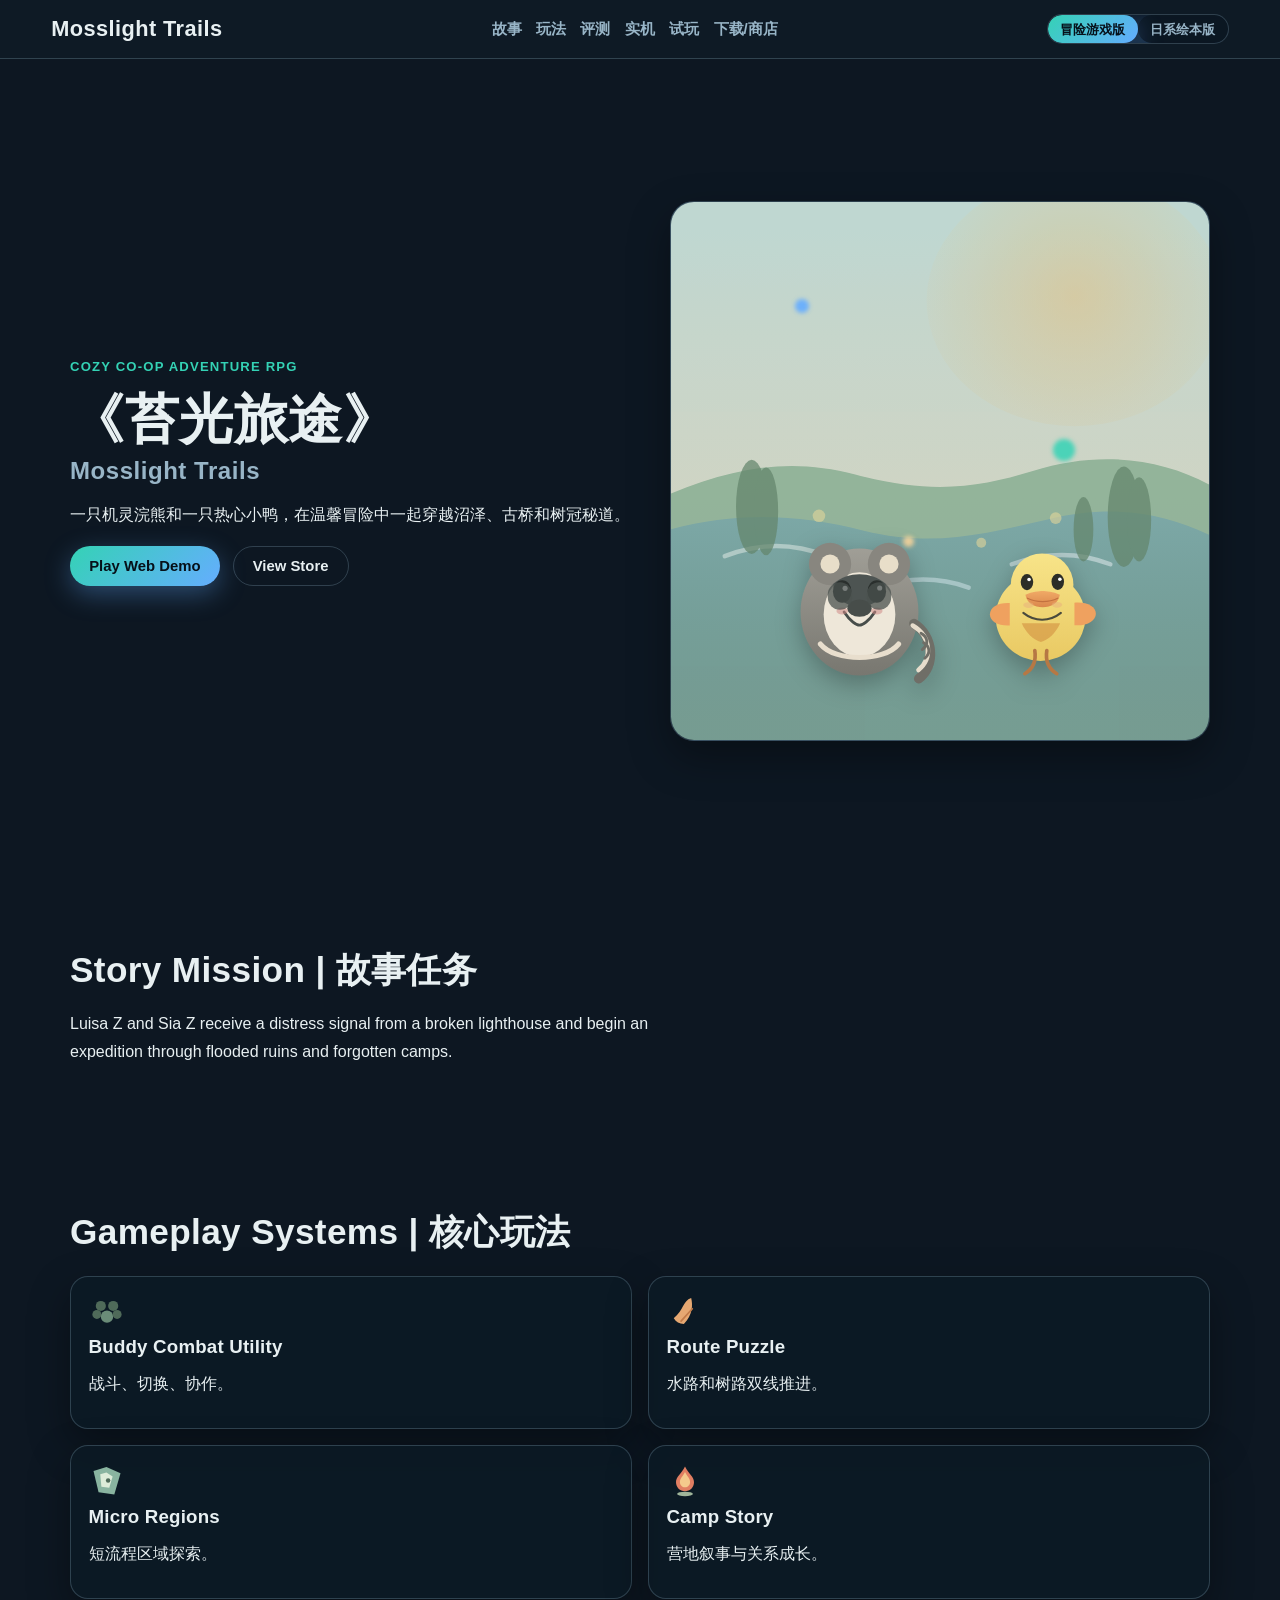
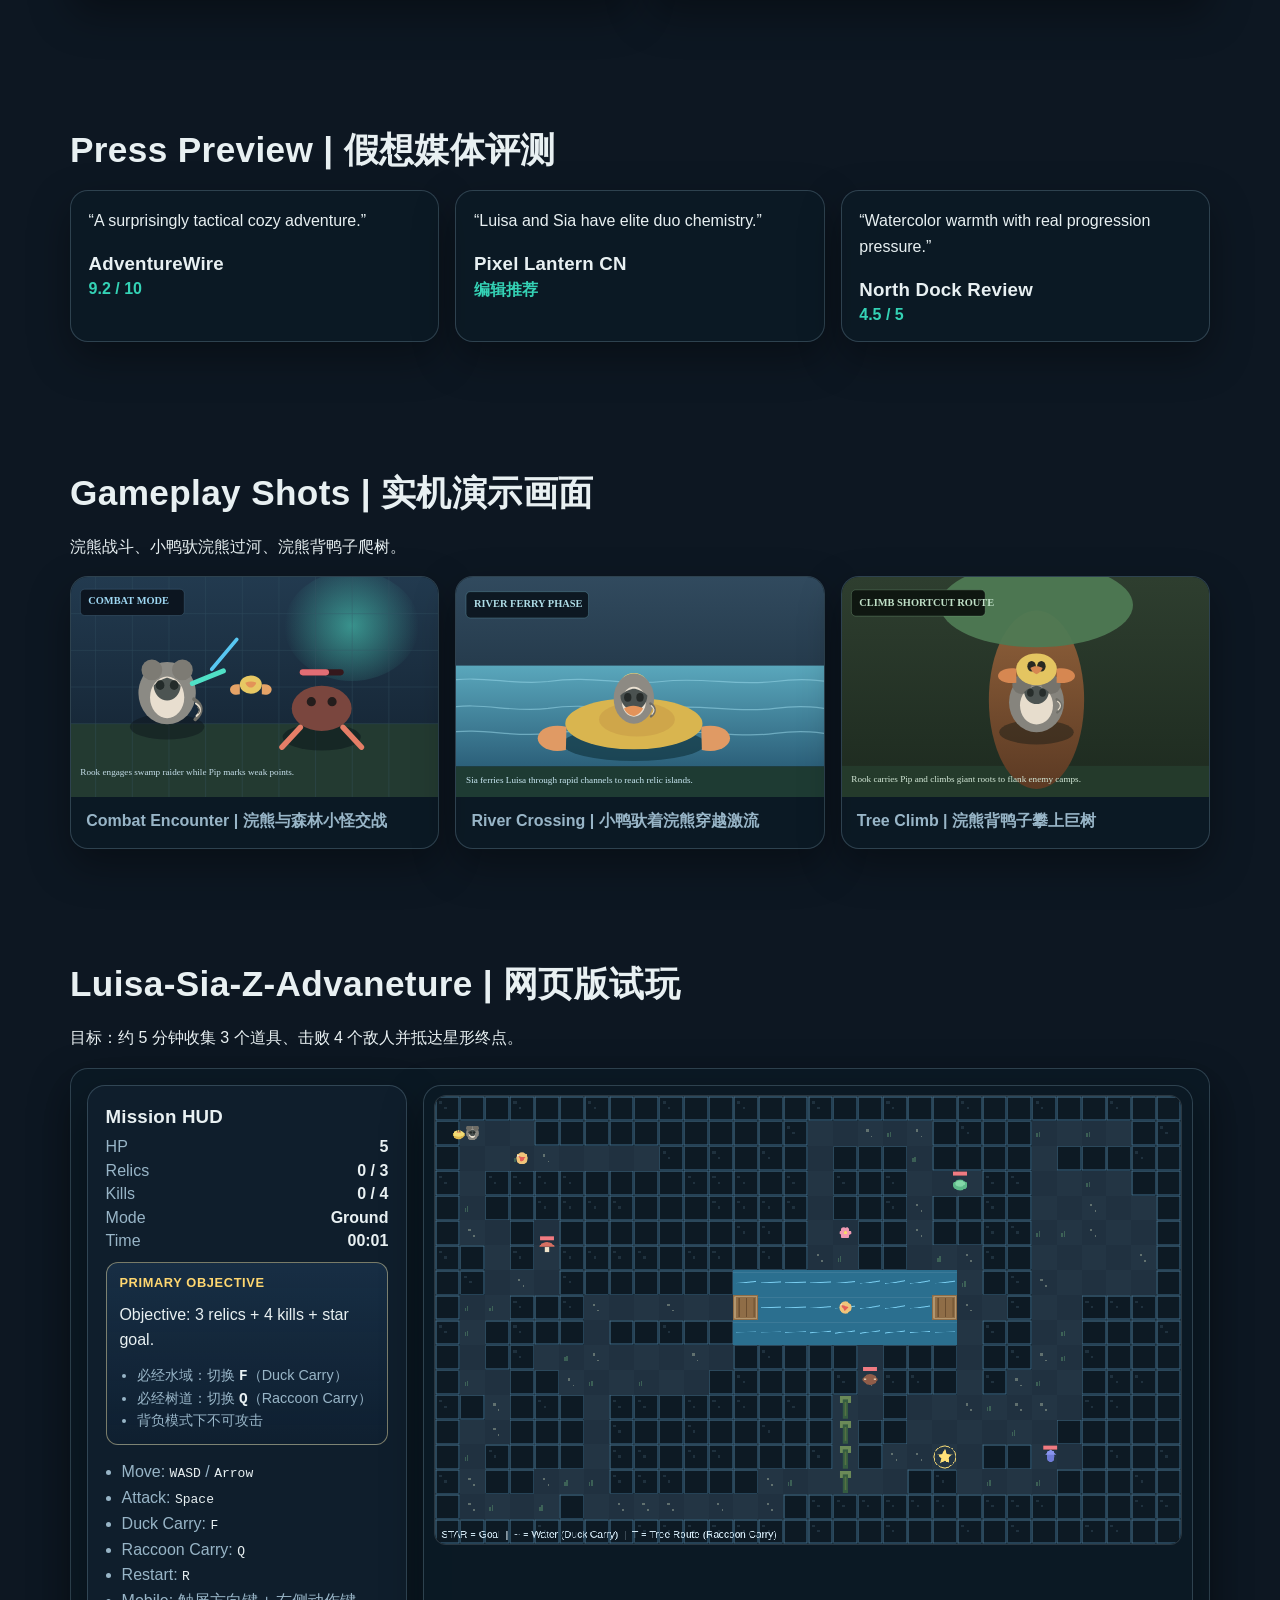
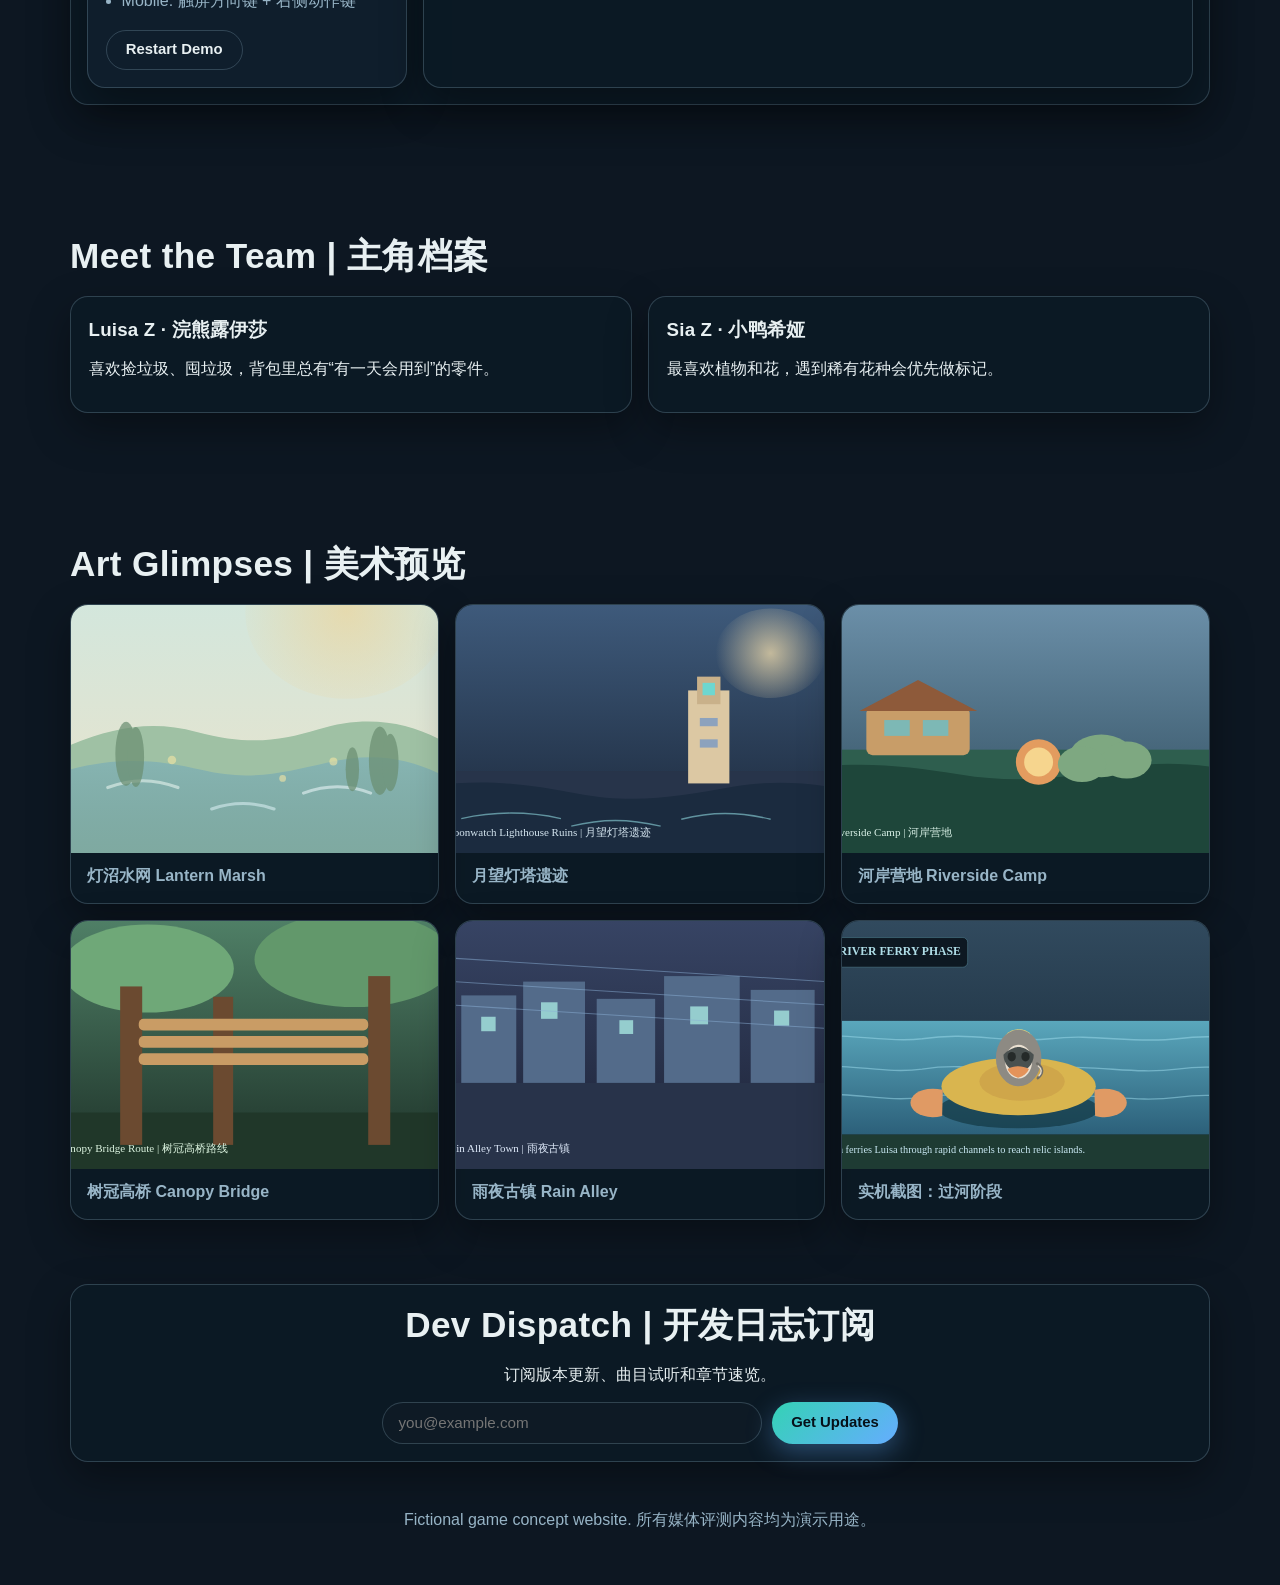
==== commit cbb89256: "Restore Art Glimpses and Dev Dispatch sections" ====
--- a/index.html
+++ b/index.html
@@ -156,6 +156,28 @@
         </article>
       </div>
     </section>
+
+    <section id="gallery" class="section gallery">
+      <h2 class="reveal">Art Glimpses | 美术预览</h2>
+      <div class="gallery-grid">
+        <figure class="card reveal"><img src="assets/wetland-scene.svg" alt="Lantern marsh" /><figcaption>灯沼水网 Lantern Marsh</figcaption></figure>
+        <figure class="card reveal"><img src="assets/scene-lighthouse.svg" alt="Lighthouse ruins" /><figcaption>月望灯塔遗迹</figcaption></figure>
+        <figure class="card reveal"><img src="assets/scene-rivercamp.svg" alt="Riverside camp" /><figcaption>河岸营地 Riverside Camp</figcaption></figure>
+        <figure class="card reveal"><img src="assets/scene-canopy.svg" alt="Canopy bridge" /><figcaption>树冠高桥 Canopy Bridge</figcaption></figure>
+        <figure class="card reveal"><img src="assets/scene-rainalley.svg" alt="Rain alley town" /><figcaption>雨夜古镇 Rain Alley</figcaption></figure>
+        <figure class="card reveal"><img src="assets/shot-ferry.svg" alt="River ferry gameplay shot" /><figcaption>实机截图：过河阶段</figcaption></figure>
+      </div>
+    </section>
+
+    <section class="section newsletter reveal">
+      <h2>Dev Dispatch | 开发日志订阅</h2>
+      <p>订阅版本更新、曲目试听和章节速览。</p>
+      <form class="subscribe-form">
+        <label for="email" class="sr-only">Email</label>
+        <input id="email" type="email" placeholder="you@example.com" />
+        <button type="submit">Get Updates</button>
+      </form>
+    </section>
   </main>
 
   <footer class="site-footer">
@@ -166,3 +188,4 @@
   <script src="demo-game.js"></script>
 </body>
 </html>
+
--- a/styles.css
+++ b/styles.css
@@ -1,4 +1,4 @@
-:root {
+﻿:root {
   --font-ui: "Microsoft YaHei", "PingFang SC", "Noto Sans CJK SC", "Source Han Sans SC", "Segoe UI", sans-serif;
   --font-title: "Microsoft YaHei UI", "PingFang SC", "Source Han Sans SC", sans-serif;
   --ink: #e8f0f2;
@@ -887,10 +887,14 @@
     padding-top: 1.8rem;
   }
 
+  .hero-copy {
+    order: 1;
+  }
+
   .hero-art {
-    order: -1;
+    order: 2;
     max-width: 600px;
-    margin: 0 auto;
+    margin: 0.9rem auto 0;
   }
 
   .demo-shell {
@@ -943,3 +947,4 @@
 
 
 
+
